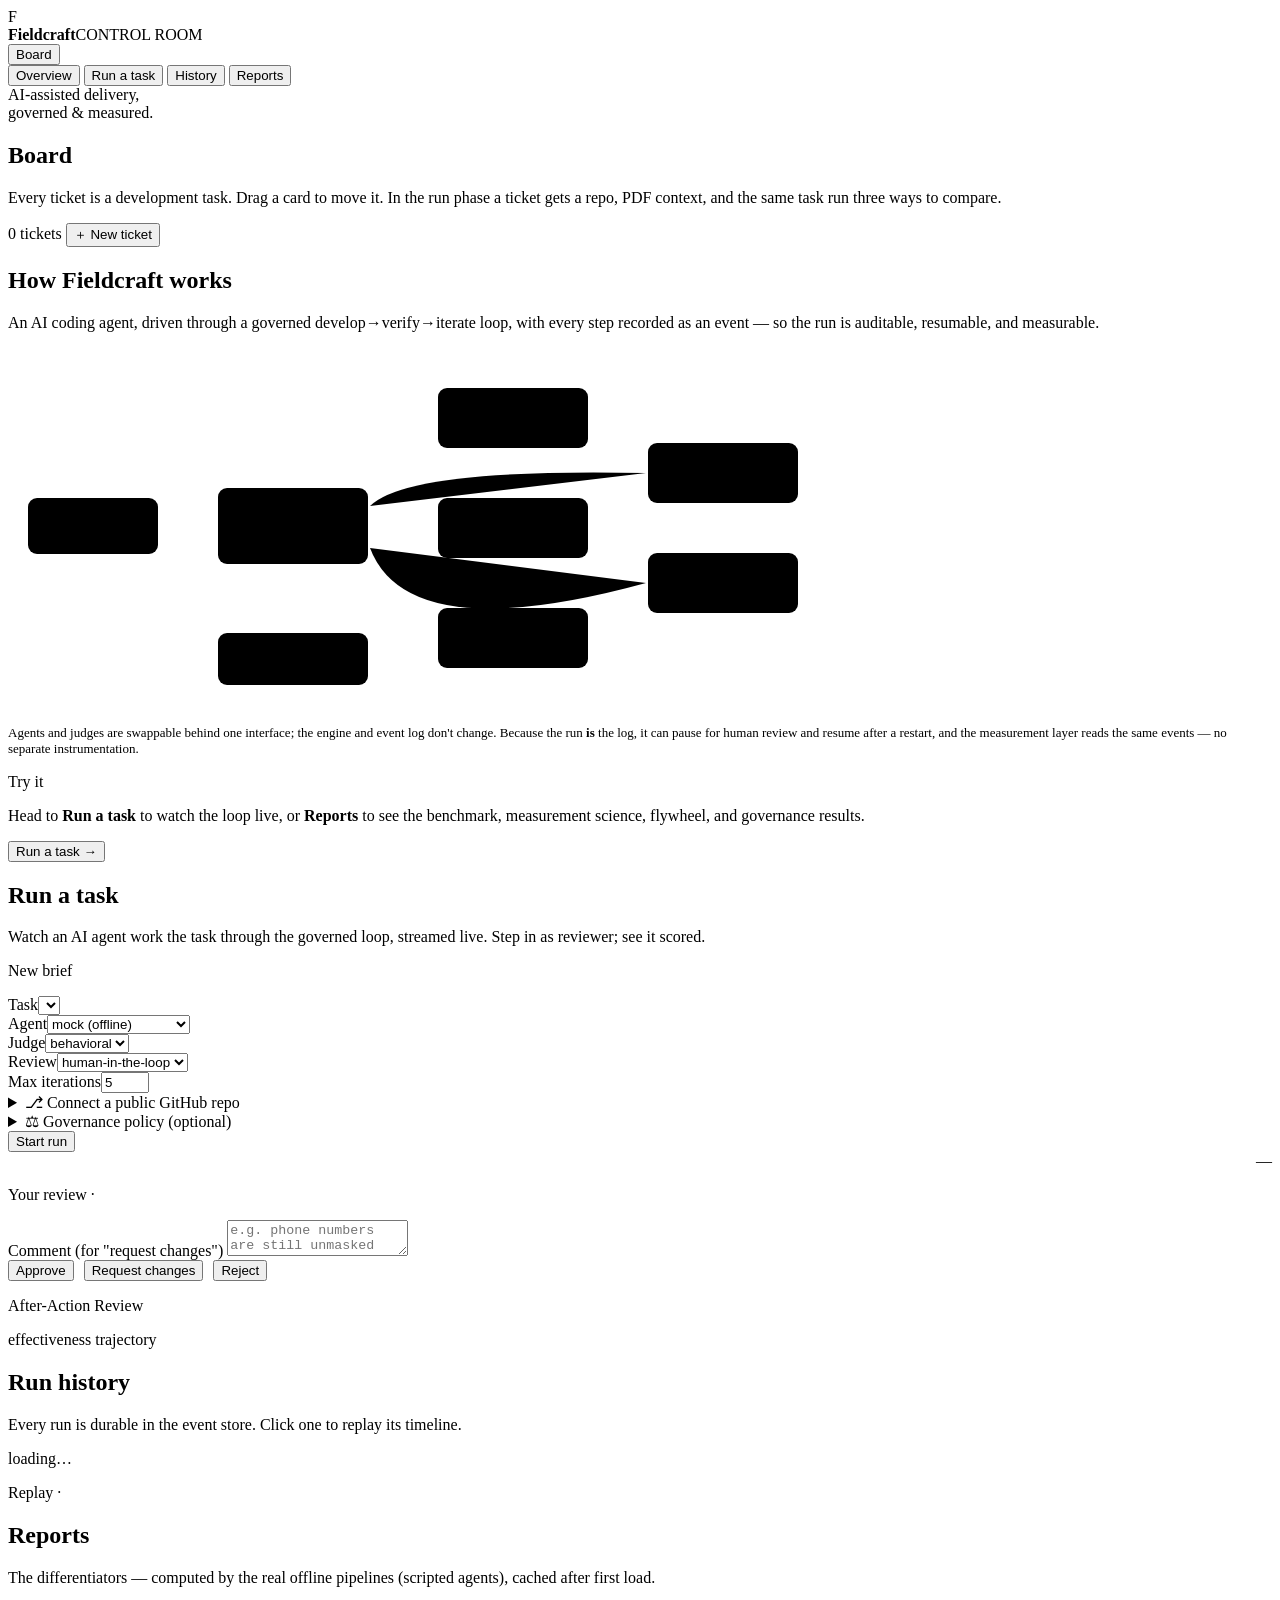
==== fieldcraft_web/static/index.html @ d7854b85 "A3: three-mode comparison — sequential runs, side-by-side eval, honest scripted framing" ====
<!doctype html>
<html lang="en"><head>
<meta charset="utf-8"><meta name="viewport" content="width=device-width,initial-scale=1">
<title>Fieldcraft</title>
<link rel="stylesheet" href="/static/app.css"></head>
<body>
<div class="app">
  <aside>
    <div class="brand"><div class="logo">F</div>
      <div><b>Fieldcraft</b><span class="tag">CONTROL ROOM</span></div></div>
    <div class="nav">
      <button id="n-board" class="on" onclick="nav('board')"><span class="dot"></span>Board</button>
      <div class="navsep"></div>
      <button id="n-overview" onclick="nav('overview')"><span class="dot"></span>Overview</button>
      <button id="n-run" onclick="nav('run')"><span class="dot"></span>Run a task</button>
      <button id="n-history" onclick="nav('history')"><span class="dot"></span>History</button>
      <button id="n-reports" onclick="nav('reports')"><span class="dot"></span>Reports</button>
    </div>
    <div class="side-foot">AI-assisted delivery,<br>governed &amp; measured.</div>
  </aside>
  <main id="main" class="wide">
    <!-- BOARD -->
    <section id="v-board">
      <div class="board-head">
        <div class="t">
          <h1>Board</h1>
          <p>Every ticket is a development task. Drag a card to move it. In the run phase a
             ticket gets a repo, PDF context, and the same task run three ways to compare.</p>
        </div>
        <div class="actions">
          <span class="pill" id="tkCount"><span class="dot"></span>0 tickets</span>
          <button class="act go" onclick="openTicketModal()">＋ New ticket</button>
        </div>
      </div>
      <div class="board-wrap" id="boardWrap"><div class="board" id="board"></div></div>
    </section>

    <!-- OVERVIEW -->
    <section id="v-overview" class="hide">
      <h1 class="head">How Fieldcraft works</h1>
      <p class="sub">An AI coding agent, driven through a governed develop→verify→iterate loop, with every step recorded as an event — so the run is auditable, resumable, and measurable.</p>
      <div class="card">
        <svg viewBox="0 0 900 360" width="100%" style="max-width:900px">
          <defs><marker id="ah" markerWidth="9" markerHeight="9" refX="7" refY="3" orient="auto"><path d="M0,0 L7,3 L0,6" fill="#93a1ac"/></marker></defs>
          <rect class="box" x="20" y="150" width="130" height="56" rx="9"/><text class="lbl" x="85" y="175" text-anchor="middle">Brief</text><text class="sub" x="85" y="192" text-anchor="middle">task + budget</text>
          <rect class="box core" x="210" y="140" width="150" height="76" rx="9"/><text class="lbl" x="285" y="170" text-anchor="middle">Engine</text><text class="sub" x="285" y="188" text-anchor="middle">event-sourced loop</text>
          <rect class="box" x="430" y="40" width="150" height="60" rx="9"/><text class="lbl" x="505" y="66" text-anchor="middle">Agent</text><text class="sub" x="505" y="83" text-anchor="middle">mock · guided · live</text>
          <rect class="box" x="430" y="150" width="150" height="60" rx="9"/><text class="lbl" x="505" y="176" text-anchor="middle">Verify + Judge</text><text class="sub" x="505" y="193" text-anchor="middle">tests + LLM-as-judge</text>
          <rect class="box" x="430" y="260" width="150" height="60" rx="9"/><text class="lbl" x="505" y="286" text-anchor="middle">Field Guide</text><text class="sub" x="505" y="303" text-anchor="middle">traps + flywheel</text>
          <rect class="box gov" x="640" y="95" width="150" height="60" rx="9"/><text class="lbl" x="715" y="121" text-anchor="middle">Policy</text><text class="sub" x="715" y="138" text-anchor="middle">revert · escalate</text>
          <rect class="box gov" x="640" y="205" width="150" height="60" rx="9"/><text class="lbl" x="715" y="231" text-anchor="middle">Human review</text><text class="sub" x="715" y="248" text-anchor="middle">approve · comment</text>
          <rect class="box" x="330" y="290" width="0" height="0"/>
          <path class="arr" d="M150,178 L208,178"/>
          <path class="arr" d="M360,165 L428,80"/><path class="arr" d="M360,178 L428,180"/><path class="arr" d="M360,192 L428,285"/>
          <path class="arr" d="M580,175 L638,135"/><path class="arr" d="M580,190 L638,230"/>
          <path class="arr" d="M638,125 Q400,120 362,158"/><path class="arr" d="M638,235 Q400,300 362,200"/>
          <rect class="box" x="210" y="285" width="150" height="52" rx="9" style="stroke-dasharray:4 3"/><text class="lbl" x="285" y="308" text-anchor="middle">Event store</text><text class="sub" x="285" y="324" text-anchor="middle">append-only log</text>
          <path class="arr" d="M285,216 L285,283"/>
        </svg>
        <p class="muted mt" style="font-size:13px">Agents and judges are swappable behind one interface; the engine and event log don't change. Because the run <b>is</b> the log, it can pause for human review and resume after a restart, and the measurement layer reads the same events — no separate instrumentation.</p>
      </div>
      <div class="card"><p class="fam">Try it</p><p class="muted" style="margin-top:0">Head to <b>Run a task</b> to watch the loop live, or <b>Reports</b> to see the benchmark, measurement science, flywheel, and governance results.</p>
        <button class="act go" onclick="nav('run')">Run a task →</button></div>
    </section>

    <!-- RUN -->
    <section id="v-run" class="hide">
      <h1 class="head">Run a task</h1>
      <p class="sub">Watch an AI agent work the task through the governed loop, streamed live. Step in as reviewer; see it scored.</p>
      <div class="card" id="createCard">
        <p class="fam">New brief</p>
        <div class="grid">
          <div><label>Task</label><select id="task"></select></div>
          <div><label>Agent</label><select id="adapter"><option value="mock">mock (offline)</option><option value="guided">guided (Field Guide)</option><option value="claude">claude (live)</option></select></div>
          <div><label>Judge</label><select id="grader"><option value="behavioral">behavioral</option><option value="tooluse">tool-use</option></select></div>
          <div><label>Review</label><select id="review"><option value="human">human-in-the-loop</option><option value="auto">auto</option></select></div>
          <div><label>Max iterations</label><input id="maxit" type="number" value="5" min="1" max="10"></div>
        </div>
        <details class="pol"><summary>⎇ Connect a public GitHub repo</summary>
          <label>Repository URL (public, https)</label>
          <div class="chkrow" style="align-items:center;flex-wrap:nowrap">
            <input id="repoUrl" placeholder="https://github.com/owner/repo">
            <button class="act ghost" id="connectBtn" style="white-space:nowrap" onclick="connectRepo()">Connect &amp; run</button>
          </div>
          <p class="muted" style="font-size:12px;margin:0 0 10px">Shallow-cloned read-only (size-capped, timed out) and run with the offline mock agent: the loop runs the repo’s own test suite and reports its baseline. Nothing is written back to GitHub. Dependencies are not installed, so a repo that needs them will honestly report 0 tests.</p>
          <p class="muted mono" id="connectMsg" style="font-size:12px;margin:0 0 10px"></p>
        </details>
        <details class="pol"><summary>⚖︎ Governance policy (optional)</summary>
          <label>Protected paths (comma-separated globs the agent may not edit)</label>
          <input id="polProtected" placeholder="tests/, *.env">
          <div class="chkrow mt">
            <span class="muted" style="font-size:12px">Forbid in added code:</span>
            <label class="chk"><input type="checkbox" id="fbSecret" checked> secrets</label>
            <label class="chk"><input type="checkbox" id="fbEval" checked> eval/exec</label>
            <label class="chk"><input type="checkbox" id="fbNet"> network calls</label>
          </div>
          <p class="muted" style="font-size:12px;margin:0 0 10px">Violations are reverted and logged; the run still tries to converge on the legit fix.</p>
        </details>
        <div class="mt"><button class="act go" id="startBtn" onclick="start()">Start run</button></div>
      </div>
      <div class="card hide" id="statusCard">
        <div style="display:flex;justify-content:space-between;align-items:center">
          <span class="mono" id="briefId"></span><span class="pill" id="statusPill"><span class="dot"></span>—</span>
        </div>
        <div class="tl mt" id="timeline"></div>
      </div>
      <div class="card hide" id="reviewCard" style="border:2px solid var(--amber)">
        <p class="fam">Your review · <span id="revTurn"></span></p>
        <div id="revBody"></div>
        <div class="mt"><label>Comment (for "request changes")</label>
          <textarea id="comment" rows="2" placeholder="e.g. phone numbers are still unmasked"></textarea></div>
        <div class="mt" style="display:flex;gap:10px;flex-wrap:wrap">
          <button class="act go" onclick="review('approve')">Approve</button>
          <button class="act warn" onclick="review('changes')">Request changes</button>
          <button class="act stop" onclick="review('reject')">Reject</button></div>
      </div>
      <div class="card hide" id="aarCard">
        <p class="fam">After-Action Review</p>
        <div class="metrics" id="aarMetrics"></div>
        <div class="mt"><div class="l muted">effectiveness trajectory</div><div class="traj" id="traj"></div></div>
      </div>
    </section>

    <!-- HISTORY -->
    <section id="v-history" class="hide">
      <h1 class="head">Run history</h1>
      <p class="sub">Every run is durable in the event store. Click one to replay its timeline.</p>
      <div class="card"><div id="histBody"><div class="spin"><span class="s"></span>loading…</div></div></div>
      <div class="card hide" id="histDetail"><p class="fam">Replay · <span class="mono" id="histBid"></span></p><div class="tl" id="histTl"></div></div>
    </section>

    <!-- REPORTS -->
    <section id="v-reports" class="hide">
      <h1 class="head">Reports</h1>
      <p class="sub">The differentiators — computed by the real offline pipelines (scripted agents), cached after first load.</p>
      <div class="card">
        <div style="display:flex;gap:8px;flex-wrap:wrap">
          <button class="act ghost" onclick="loadReport('benchmark')">Benchmark</button>
          <button class="act ghost" onclick="loadReport('measurement')">Measurement science</button>
          <button class="act ghost" onclick="loadReport('flywheel')">Field Guide flywheel</button>
          <button class="act ghost" onclick="loadReport('governance')">Governance</button>
        </div>
      </div>
      <div id="reportBody"></div>
    </section>
  </main>
</div>
<script>
const el=id=>document.getElementById(id);
const esc=s=>(s||'').replace(/&/g,'&amp;').replace(/</g,'&lt;').replace(/>/g,'&gt;');
let BID=null, es=null;

// ---------- access gate ----------
// Any 401 from any call puts up the code prompt; a good code sets the session
// cookie and reloads. Deliberately minimal — there is no login page, no account.
const _fetch=window.fetch.bind(window);
window.fetch=async(...a)=>{const r=await _fetch(...a); if(r.status===401) showGate(); return r;};
function showGate(msg){
  if(el('gate')){ if(msg) el('gateMsg').textContent=msg; return; }
  const d=document.createElement('div'); d.id='gate';
  d.style.cssText='position:fixed;inset:0;background:rgba(15,20,25,.75);display:flex;'+
    'align-items:center;justify-content:center;z-index:99';
  d.innerHTML='<div class="card" style="max-width:380px;width:90%">'+
    '<p class="fam">Access code</p>'+
    '<p class="muted" style="font-size:13px;margin-top:0">This deployment is invite-only. '+
    'Enter the code you were given.</p>'+
    '<input id="gateCode" type="password" placeholder="access code">'+
    '<p class="muted" id="gateMsg" style="font-size:12px;min-height:16px;margin:6px 0"></p>'+
    '<button class="act go" id="gateBtn">Enter</button></div>';
  document.body.appendChild(d);
  el('gateBtn').onclick=submitCode;
  el('gateCode').onkeydown=e=>{if(e.key==='Enter') submitCode();};
  el('gateCode').focus();
  if(msg) el('gateMsg').textContent=msg;
}
async function submitCode(){
  const code=el('gateCode').value;
  el('gateBtn').disabled=true; el('gateMsg').textContent='checking…';
  const r=await _fetch('/api/session',{method:'POST',headers:{'content-type':'application/json'},
                                       body:JSON.stringify({code})});
  if(r.ok){ location.reload(); return; }
  el('gateBtn').disabled=false; el('gateCode').value='';
  el('gateMsg').textContent=r.status===429?'too many attempts — wait a bit':'invalid code';
}

const VIEWS=['board','overview','run','history','reports'];
function nav(v){
  VIEWS.forEach(x=>{
    el('v-'+x).classList.toggle('hide', x!==v); el('n-'+x).classList.toggle('on', x===v);});
  el('main').classList.toggle('wide', v==='board');
  if(v==='history') loadHistory();
  if(v==='board') loadBoard();
}

// ---------- board ----------
const COLUMNS=[['backlog','Backlog'],['in_progress','In progress'],['review','Review'],['done','Done']];
let TICKETS=[];
async function loadBoard(){
  const r=await fetch('/api/tickets');
  if(!r.ok) return;                       // 401 already raised the gate
  TICKETS=(await r.json()).tickets;
  renderBoard();
}
function renderBoard(){
  el('tkCount').innerHTML=`<span class="dot"></span>${TICKETS.length} ticket${TICKETS.length===1?'':'s'}`;
  el('board').innerHTML=COLUMNS.map(([status,label])=>{
    const mine=TICKETS.filter(t=>t.status===status);
    // An empty column stays quiet; the drop target is revealed only mid-drag.
    const empty=mine.length?''
      :(status==='backlog'&&!TICKETS.length?'<div class="col-empty">No tickets yet — create one</div>':'');
    return `<div class="col" data-status="${status}">
        <div class="col-head"><span class="k"></span><span class="n">${label}</span>
          <span class="c">${mine.length}</span></div>
        <div class="col-body">${mine.map(ticketCard).join('')}${empty}
          <div class="col-drop"></div></div></div>`;
  }).join('');
  markClipped();
  wireDnd();
  boardFades();
}
// Fade the last line only where the text really is cut off.
function markClipped(){
  document.querySelectorAll('.tk .desc').forEach(d=>
    d.classList.toggle('clip', d.scrollHeight>d.clientHeight+1));
}
// Light the edge that actually has more board behind it.
function boardFades(){
  const b=el('board'), w=el('boardWrap'); if(!b||!w) return;
  const max=b.scrollWidth-b.clientWidth;
  w.classList.toggle('more-l', b.scrollLeft>2);
  w.classList.toggle('more-r', max>2 && b.scrollLeft<max-2);
}
el('board').addEventListener('scroll',boardFades,{passive:true});
addEventListener('resize',()=>{markClipped();boardFades();});
// Ids the board has already drawn, so a re-render doesn't replay every card's
// entrance animation — only genuinely new cards animate in.
const SEEN=new Set();
function ticketCard(t){
  // Title first. The id is metadata in the foot, and the run-phase placeholders
  // collapse to one quiet marker — the drawer is where they're spelled out.
  const enter=SEEN.has(t.id)?'':' enter'; SEEN.add(t.id);
  return `<article class="tk${enter}" draggable="true" data-id="${esc(t.id)}" onclick="openTicket('${esc(t.id)}')">
    <div class="ttl">${esc(t.title)}</div>
    ${t.description?`<div class="desc">${esc(t.description)}</div>`:''}
    <div class="foot">
      <span class="id">${esc(t.id)}</span>
      <span class="ph" title="Repo, PDF context and the three-mode comparison attach in the run phase">run phase</span>
    </div></article>`;
}
let DRAG=null;
function endDrag(){
  DRAG=null; document.body.classList.remove('dragging');
  document.querySelectorAll('.col').forEach(k=>k.classList.remove('over'));
}
function wireDnd(){
  document.querySelectorAll('.tk').forEach(c=>{
    c.addEventListener('dragstart',e=>{DRAG=c.dataset.id;c.classList.add('drag');
      document.body.classList.add('dragging');           // reveals the drop targets
      e.dataTransfer.effectAllowed='move';e.dataTransfer.setData('text/plain',DRAG);});
    c.addEventListener('dragend',()=>{c.classList.remove('drag');endDrag();});
  });
  document.querySelectorAll('.col').forEach(col=>{
    col.addEventListener('dragover',e=>{e.preventDefault();e.dataTransfer.dropEffect='move';
      col.classList.add('over');});
    col.addEventListener('dragleave',e=>{if(!col.contains(e.relatedTarget)) col.classList.remove('over');});
    col.addEventListener('drop',e=>{e.preventDefault();
      const id=DRAG||e.dataTransfer.getData('text/plain');
      endDrag();
      if(id) moveTicket(id, col.dataset.status);});
  });
}
// A short-lived message for writes that failed. Errors only — success is visible.
let TOAST=null;
function toast(msg,kind='bad'){
  if(TOAST){ TOAST.el.remove(); clearTimeout(TOAST.t); }
  const d=document.createElement('div'); d.className='toast '+kind;
  d.setAttribute('role','status'); d.setAttribute('aria-live','polite');
  d.innerHTML=`<span class="tdot"></span><span>${esc(msg)}</span>`;
  document.body.appendChild(d);
  const t=setTimeout(()=>{d.classList.add('out');
    setTimeout(()=>{d.remove(); if(TOAST&&TOAST.el===d) TOAST=null;},220);},3600);
  TOAST={el:d,t};
}
async function moveTicket(id,status){
  const t=TICKETS.find(x=>x.id===id);
  if(!t||t.status===status) return;
  const was=t.status; t.status=status; renderBoard();      // optimistic
  let r;
  try{
    r=await fetch(`/api/tickets/${id}`,{method:'PATCH',
      headers:{'content-type':'application/json'},body:JSON.stringify({status})});
  }catch(e){
    t.status=was; renderBoard(); toast('Network error — the card was put back'); return;
  }
  if(!r.ok){                                               // put it back, and say why
    t.status=was; renderBoard();
    toast(r.status===401?'Session expired — the card was put back'
                        :`Couldn’t move that ticket (${r.status}) — the card was put back`);
  } else { Object.assign(t, await r.json()); }
}

// ---------- new-ticket modal ----------
let NEW_STATUS='backlog';
function openTicketModal(){
  NEW_STATUS='backlog';
  const d=document.createElement('div'); d.className='scrim'; d.id='scrim';
  d.innerHTML=`<div class="modal" role="dialog" aria-modal="true" aria-label="New ticket">
    <h2>New ticket</h2>
    <p class="muted" style="margin:0;font-size:13px">A development task for the loop to work.</p>
    <div class="row"><label for="tkTitle">Title</label>
      <input id="tkTitle" maxlength="200" placeholder="e.g. Harden the connect-repo path"></div>
    <div class="row"><label for="tkDesc">Description</label>
      <textarea id="tkDesc" rows="5" maxlength="8000" placeholder="What needs to change, and how you'd know it worked."></textarea></div>
    <div class="row"><label>Column</label><div class="seg" id="tkSeg">${
      COLUMNS.map(([s,l])=>`<button data-s="${s}" class="${s==='backlog'?'on':''}">${l}</button>`).join('')}</div></div>
    <p class="muted" style="font-size:12px;margin:14px 0 0">Repo, PDF context and the three-mode
      comparison attach to a ticket in the run phase — the fields exist, nothing is wired yet.</p>
    <div class="btns"><button class="act ghost" onclick="closeScrim()">Cancel</button>
      <button class="act go" id="tkSave" onclick="saveTicket()">Create ticket</button></div></div>`;
  document.body.appendChild(d);
  d.addEventListener('click',e=>{if(e.target===d) closeScrim();});
  el('tkSeg').addEventListener('click',e=>{const b=e.target.closest('button'); if(!b)return;
    NEW_STATUS=b.dataset.s;
    el('tkSeg').querySelectorAll('button').forEach(x=>x.classList.toggle('on',x===b));});
  el('tkTitle').focus();
  el('tkTitle').addEventListener('keydown',e=>{if(e.key==='Enter') saveTicket();});
}
function closeScrim(){ const s=el('scrim'); if(s) s.remove(); }
async function saveTicket(){
  const title=el('tkTitle').value.trim();
  if(!title){ el('tkTitle').focus(); return; }
  el('tkSave').disabled=true;
  const r=await fetch('/api/tickets',{method:'POST',headers:{'content-type':'application/json'},
    body:JSON.stringify({title,description:el('tkDesc').value,status:NEW_STATUS})});
  if(!r.ok){ el('tkSave').disabled=false; return; }
  TICKETS.unshift(await r.json()); closeScrim(); renderBoard();
}

// ---------- ticket drawer ----------
let DRAWER_ID=null;
function openTicket(id){
  if(DRAG) return;                                   // ignore the click that ends a drag
  const t=TICKETS.find(x=>x.id===id); if(!t) return;
  closeDrawer();
  DRAWER_ID=id;
  const sc=document.createElement('div'); sc.className='dscrim'; sc.id='dscrim';
  sc.addEventListener('click',closeDrawer);           // same dismissal as the modal
  document.body.appendChild(sc);
  const d=document.createElement('div'); d.className='drawer'; d.id='drawer';
  d.innerHTML=`<div class="dh"><div>
      <span class="id mono" style="font-size:10px;color:var(--faint)">${esc(t.id)}</span>
      <h2>${esc(t.title)}</h2></div>
      <button class="iconbtn" onclick="closeDrawer()" aria-label="Close">✕</button></div>
    <div class="db">
      <div class="seg" id="dwSeg">${COLUMNS.map(([s,l])=>
        `<button data-s="${s}" class="${t.status===s?'on':''}">${l}</button>`).join('')}</div>
      <p class="fam mt">Task</p>
      <p class="body">${t.description?esc(t.description):'<span class="muted">No description.</span>'}</p>
      <dl class="kv"><dt>created</dt><dd>${new Date(t.created_at*1000).toLocaleString()}</dd>
        <dt>updated</dt><dd>${new Date(t.updated_at*1000).toLocaleString()}</dd></dl>

      <p class="fam" style="margin-top:24px">Context</p>
      <div class="ctx-block"><div class="h">◆ Connected repository</div>
        <div id="repoBody"><div class="spin"><span class="s"></span>loading…</div></div></div>
      <div class="ctx-block"><div class="h">▤ PDF context</div>
        <div id="pdfBody"><div class="spin"><span class="s"></span>loading…</div></div></div>

      <p class="fam" style="margin-top:24px">Delivery comparison</p>
      <div class="ctx-block"><div class="h">▶ Three-mode comparison</div>
        <div id="cmpBody"><div class="spin"><span class="s"></span>loading…</div></div></div>

      <p class="fam" style="margin-top:24px">Coming in the run phase</p>
      <div class="soon-block"><div class="h">✦ Obsidian brain<span class="tagx">not wired</span></div>
        <p>A linked knowledge base the loop reads from and writes learnings back into.</p></div>

      <div class="danger" id="dz">
        <p>Deleting a ticket is permanent — there is no undo.</p>
        <div class="row2" id="dzRow">
          <button class="act ghost" onclick="armDelete()">Delete ticket…</button>
        </div>
      </div>
    </div>`;
  document.body.appendChild(d);
  el('dwSeg').addEventListener('click',async e=>{const b=e.target.closest('button'); if(!b)return;
    await moveTicket(t.id,b.dataset.s);
    el('dwSeg').querySelectorAll('button').forEach(x=>x.classList.toggle('on',x===b));});
  loadRepo(t.id); loadPdfs(t.id); loadComparison(t.id);
}

// ---------- three-mode comparison (A3) ----------
// Three real engine runs over one BUNDLED scripted task. The agent is a mock and
// the human decisions are simulated; the effectiveness measurement is real. The
// honest finding is that the two UNSTEERED modes tie — the UI says so out loud
// rather than dressing up three different-looking numbers.
const CMP_SHORT={hitl_no_comments:['1','reviews only'],
                 hitl_comments:['2','reviews + comments'],
                 autonomous:['3','autonomous']};
let CMP_ES=null;
const SCRIPTED_NOTE=`<div class="cmp-scripted"><b>Scripted comparison.</b> Three real runs of a
  bundled task through the governed loop — effectiveness is measured by actually executing the
  task's tests each turn. The agent is an offline mock and the human decisions are
  <b>simulated</b> deterministically. With a scripted agent, good feedback is modelled as an
  <b>up-front brief</b> (the compiled Field Guide); with a live agent the comment lands between
  turns instead. It demonstrates the mechanism, not a live-agent benchmark.</div>`;

async function loadComparison(tid){
  if(!el('cmpBody')) return;
  const r=await fetch(`/api/tickets/${tid}/comparison`);
  if(!r.ok) return;
  const d=await r.json();
  if(!el('cmpBody')) return;
  if(d.comparison && d.comparison.status==='running'){ renderCmpRunning(tid,d.comparison); watchCmp(tid); }
  else if(d.comparison && d.comparison.status==='done') renderCmpResult(tid,d.comparison);
  else renderCmpIdle(tid,d.tasks||[]);
}
function renderCmpIdle(tid,tasks){
  const body=el('cmpBody'); if(!body) return;
  body.innerHTML=`<p class="hint">Run the same bundled task three ways and compare what
      human involvement actually changes.</p>
    <div class="ctx-row">
      <select id="cmpTask">${tasks.map(t=>`<option${t==='redact_pii'?' selected':''}>${esc(t)}</option>`).join('')}</select>
      <button class="act go" id="cmpBtn" style="white-space:nowrap">Run comparison</button></div>
    ${SCRIPTED_NOTE}`;
  el('cmpBtn').onclick=()=>startCmp(tid);
}
function cmpRow(m){
  const s=CMP_SHORT[m.mode]||['?',m.mode];
  const label={queued:'queued',running:'running…',done:'done',error:'failed'}[m.status]||m.status;
  return `<div class="cmp-mode ${m.status}${m.status==='running'?' on':''}">
      <span class="mi">${s[0]}</span>
      <span class="ml" title="${esc(m.blurb||'')}">${esc(m.label)}</span>
      <span class="ms">${label}</span></div>`;
}
function renderCmpRunning(tid,c){
  const body=el('cmpBody'); if(!body) return;
  body.innerHTML=`<p class="hint">Running the three modes in sequence on
      <span class="mono">${esc(c.task||'')}</span>…</p>
    <div class="cmp-run">${c.modes.map(cmpRow).join('')}</div>${SCRIPTED_NOTE}`;
}
function renderCmpResult(tid,c){
  const body=el('cmpBody'); if(!body) return;
  const modes=c.modes, d=c.deltas||{};
  const best=d.best_mode;
  const rows=[
    ['iterations', r=>r.iterations, 'low'],
    ['effectiveness', r=>r.effectiveness, 'flat'],
    ['cost', r=>'$'+Number(r.cost_usd).toFixed(2), 'low'],
    ['operator q', r=>r.operator_quality, 'high'],
  ];
  const grid='<div class="cmp-grid"><div class="rk"></div>'+
    modes.map(m=>{const s=CMP_SHORT[m.mode]||['?',m.mode];
      return `<div class="hd${m.mode===best?' best':''}" onclick="showCmpTimeline('${esc(tid)}','${esc(m.mode)}')"
        title="${esc(m.blurb||'')} — click for the run timeline">${s[0]} · ${esc(s[1])}
        <span class="sub">${m.mode===best?'fastest':'baseline'}</span></div>`;}).join('')+
    rows.map(([name,get,dir])=>`<div class="rk">${name}</div>`+
      modes.map(m=>{const v=get(m.result||{});
        const isBest=dir!=='flat'&&m.mode===best;
        return `<div class="v${isBest?' best':''}">${esc(''+v)}</div>`;}).join('')).join('')+
    '</div>';

  const eq=d.unsteered_modes_equivalent;
  const claim=`<div class="cmp-claim">
      <b>Steering is what helped.</b> The reviewer who knew the trap converged in
      ${d.steering_saved_iterations} fewer iteration${d.steering_saved_iterations===1?'':'s'}
      and $${Number(d.steering_saved_cost||0).toFixed(2)} less.
      <span class="eq">${eq
        ? 'Modes 1 and 3 came out <b>identical</b> — a reviewer who adds no information adds no value.'
        : 'Modes 1 and 3 differed, which this comparison does not expect — treat with suspicion.'}
      ${d.effectiveness_equal?'All three reached the same effectiveness: steering changed the cost of getting there, not the outcome.':''}</span></div>`;

  body.innerHTML=`<p class="hint">Same bundled task, three ways${c.task?` · <span class="mono">${esc(c.task)}</span>`:''}.
      Click a column for its run timeline.</p>
    ${grid}${claim}${SCRIPTED_NOTE}
    <div class="ctx-row" style="margin-top:11px">
      <button class="act ghost" id="cmpAgain">Run again</button></div>
    <div id="cmpTl"></div>`;
  el('cmpAgain').onclick=()=>startCmp(tid);
  CMP_LAST[tid]=c;
}
const CMP_LAST={};
async function startCmp(tid){
  const btn=el('cmpBtn')||el('cmpAgain'); if(btn){btn.disabled=true;btn.textContent='Starting…';}
  const task=el('cmpTask')?el('cmpTask').value:'redact_pii';
  const r=await fetch(`/api/tickets/${tid}/comparison`,{method:'POST',
    headers:{'content-type':'application/json'},body:JSON.stringify({task})});
  if(!r.ok){ const d=await r.json().catch(()=>({}));
    if(btn){btn.disabled=false;btn.textContent='Run comparison';}
    ctxErr('cmpBody', d.detail||'could not start the comparison'); return; }
  renderCmpRunning(tid, await r.json());
  watchCmp(tid);
}
function watchCmp(tid){
  if(CMP_ES) CMP_ES.close();
  CMP_ES=new EventSource(`/api/tickets/${tid}/comparison/stream`);
  CMP_ES.addEventListener('state', ev=>{
    const c=JSON.parse(ev.data);
    if(!el('cmpBody')) { CMP_ES.close(); return; }
    if(c.status==='running') renderCmpRunning(tid,c);
    else if(c.status==='done'){ CMP_ES.close(); renderCmpResult(tid,c); }
    else if(c.status==='error'){ CMP_ES.close();
      renderCmpIdle(tid,['redact_pii']); ctxErr('cmpBody', c.error||'the comparison failed'); }
  });
  CMP_ES.onerror=()=>{ CMP_ES.close(); };
}
async function showCmpTimeline(tid,mode){
  const c=CMP_LAST[tid]; if(!c) return;
  const m=c.modes.find(x=>x.mode===mode); if(!m||!m.result) return;
  const host=el('cmpTl'); if(!host) return;
  if(host.dataset.mode===mode){ host.innerHTML=''; host.dataset.mode=''; return; }  // toggle
  host.dataset.mode=mode;
  host.innerHTML=`<div class="cmp-tl"><div class="th"><b style="font-size:12.5px">${esc(m.label)}</b>
      <span class="mono">${esc(m.result.brief_id)}</span></div>
      <div class="tl" id="cmpTlBody"><div class="spin"><span class="s"></span>loading…</div></div></div>`;
  const r=await fetch(`/api/briefs/${m.result.brief_id}/events`);
  if(!r.ok || !el('cmpTlBody')) return;
  renderTimeline('cmpTlBody',(await r.json()).events);
}

// ---------- ticket context: connected repo (A2) ----------
// Attaches only. Nothing here runs an agent against the repo — that is A3.
const errLine=m=>`<p class="ctx-err">✗ ${esc(m)}</p>`;
function ctxErr(id,msg){const b=el(id); if(!b) return;
  b.querySelectorAll('.ctx-err').forEach(x=>x.remove());
  b.insertAdjacentHTML('beforeend', errLine(msg));}

async function loadRepo(tid){
  if(!el('repoBody')) return;
  const r=await fetch(`/api/tickets/${tid}/repo`);
  if(!r.ok) return;
  if(el('repoBody')) renderRepo(tid,(await r.json()).repo);
}
function renderRepo(tid,repo){
  const body=el('repoBody'); if(!body) return;
  if(!repo){
    body.innerHTML=`<p class="hint">Point this ticket at a <b>public</b> GitHub repo.
        Shallow-cloned read-only, size-capped and timed out — nothing is written back.</p>
      <div class="ctx-row">
        <input id="repoIn" placeholder="https://github.com/owner/repo" autocomplete="off">
        <button class="act go" id="repoBtn" style="white-space:nowrap">Connect</button></div>`;
    el('repoBtn').onclick=()=>connectRepoToTicket(tid);
    el('repoIn').onkeydown=e=>{if(e.key==='Enter') connectRepoToTicket(tid);};
    return;
  }
  const tests=repo.has_tests?'<b>yes</b>':'<span class="no">none found</span>';
  body.innerHTML=`<div class="repo">
      <div class="rn">${esc(repo.owner)}/${esc(repo.name)}</div>
      <div class="rf">@ ${esc(repo.default_branch)} · ${repo.file_count} files ·
        ${repo.size_mb} MB · tests: ${tests}</div></div>
    <p class="ctx-note">${esc((repo.test_command||[]).join(' '))}</p>
    <div class="ctx-row" style="margin-top:10px">
      <button class="act ghost" id="repoOff">Disconnect</button></div>`;
  el('repoOff').onclick=()=>disconnectRepoFromTicket(tid);
}
async function connectRepoToTicket(tid){
  const url=(el('repoIn').value||'').trim();
  if(!url){ ctxErr('repoBody','enter a public https://github.com/<owner>/<repo> URL'); return; }
  const btn=el('repoBtn'); btn.disabled=true; btn.textContent='Cloning…';
  el('repoBody').querySelectorAll('.ctx-err').forEach(x=>x.remove());
  let r,d;
  try{
    r=await fetch(`/api/tickets/${tid}/repo`,{method:'POST',
      headers:{'content-type':'application/json'},body:JSON.stringify({url})});
    d=await r.json();
  }catch(e){ btn.disabled=false; btn.textContent='Connect'; ctxErr('repoBody',''+e); return; }
  if(!r.ok){ btn.disabled=false; btn.textContent='Connect';
    ctxErr('repoBody', d.detail||'connect failed'); return; }
  renderRepo(tid,d.repo);
  const t=TICKETS.find(x=>x.id===tid);
  if(t){ t.repo_url=d.repo.url; t.repo_task_handle=d.repo.handle; }
}
async function disconnectRepoFromTicket(tid){
  const b=el('repoOff'); b.disabled=true;
  const r=await fetch(`/api/tickets/${tid}/repo`,{method:'DELETE'});
  if(!r.ok){ b.disabled=false; ctxErr('repoBody','could not disconnect'); return; }
  renderRepo(tid,null);
  const t=TICKETS.find(x=>x.id===tid);
  if(t){ t.repo_url=null; t.repo_task_handle=null; }
}

// ---------- ticket context: PDFs (A2) ----------
// SECURITY: the server extracts and stores this text but nothing reads it into a
// prompt yet. It is untrusted content (HARDENING P0-5) — see pdf_context.py.
async function loadPdfs(tid){
  const r=await fetch(`/api/tickets/${tid}/pdfs`);
  if(!r.ok) return;
  if(el('pdfBody')) renderPdfs(tid,(await r.json()).pdfs);
}
function renderPdfs(tid,docs){
  const body=el('pdfBody'); if(!body) return;
  const rows=(docs||[]).map(p=>`<div class="doc">
      <span class="dn" title="${esc(p.filename)}">${esc(p.filename)}</span>
      <span class="dm">${p.pages} page${p.pages===1?'':'s'} · ${p.chars.toLocaleString()} chars</span>
      <button class="iconbtn" title="Remove" onclick="removePdf('${esc(tid)}','${esc(p.id)}')">✕</button>
    </div>`).join('');
  body.innerHTML=`<p class="hint">Specs and design docs the run phase will read as context.
      Text is extracted on upload; PDFs only.</p>
    <label class="drop" id="pdfDrop">＋ Choose PDFs or drop them here
      <input type="file" id="pdfIn" accept="application/pdf,.pdf" multiple></label>
    ${rows?`<div class="docs">${rows}</div>`:''}`;
  const drop=el('pdfDrop'), input=el('pdfIn');
  input.onchange=()=>{ if(input.files.length) sendPdfs(tid,input.files); };
  ['dragenter','dragover'].forEach(ev=>drop.addEventListener(ev,e=>{
    e.preventDefault(); drop.classList.add('over');}));
  ['dragleave','drop'].forEach(ev=>drop.addEventListener(ev,e=>{
    e.preventDefault(); drop.classList.remove('over');}));
  drop.addEventListener('drop',e=>{
    if(e.dataTransfer.files.length) sendPdfs(tid,e.dataTransfer.files);});
}
async function sendPdfs(tid,fileList){
  const drop=el('pdfDrop'); const was=drop.firstChild.nodeValue;
  drop.classList.add('busy'); drop.firstChild.nodeValue='Uploading…';
  el('pdfBody').querySelectorAll('.ctx-err').forEach(x=>x.remove());
  const fd=new FormData();
  [...fileList].forEach(f=>fd.append('files',f,f.name));
  let r,d;
  try{ r=await fetch(`/api/tickets/${tid}/pdfs`,{method:'POST',body:fd}); d=await r.json(); }
  catch(e){ drop.classList.remove('busy'); drop.firstChild.nodeValue=was;
    ctxErr('pdfBody',''+e); return; }
  if(!r.ok){ drop.classList.remove('busy'); drop.firstChild.nodeValue=was;
    ctxErr('pdfBody', d.detail||'upload failed'); return; }
  renderPdfs(tid,d.pdfs);
  syncPdfIds(tid,d.pdfs);
}
async function removePdf(tid,pid){
  const r=await fetch(`/api/tickets/${tid}/pdfs/${pid}`,{method:'DELETE'});
  if(!r.ok){ ctxErr('pdfBody','could not remove that document'); return; }
  const d=await r.json();
  renderPdfs(tid,d.pdfs);
  syncPdfIds(tid,d.pdfs);
}
function syncPdfIds(tid,docs){
  const t=TICKETS.find(x=>x.id===tid);
  if(t) t.pdf_context_ids=(docs||[]).map(p=>p.id);
}
function closeDrawer(){ const d=el('drawer'); if(d) d.remove();
  const s=el('dscrim'); if(s) s.remove(); DRAWER_ID=null;
  if(CMP_ES){ CMP_ES.close(); CMP_ES=null; }   // don't leave a stream open
}
// Step one of the delete: swap in the confirm, don't destroy anything yet.
function armDelete(){
  const dz=el('dz'), id=DRAWER_ID; if(!dz||!id) return;
  dz.classList.add('armed');
  el('dzRow').innerHTML=`<button class="act stop" onclick="deleteTicket('${esc(id)}')">Yes, delete it</button>`+
    `<button class="act ghost" onclick="disarmDelete()">Cancel</button>`;
}
function disarmDelete(){
  const dz=el('dz'); if(!dz) return;
  dz.classList.remove('armed');
  el('dzRow').innerHTML=`<button class="act ghost" onclick="armDelete()">Delete ticket…</button>`;
}
async function deleteTicket(id){
  const r=await fetch(`/api/tickets/${id}`,{method:'DELETE'});
  if(!r.ok){ toast(`Couldn’t delete that ticket (${r.status})`); return; }
  TICKETS=TICKETS.filter(t=>t.id!==id); closeDrawer(); renderBoard();
}
document.addEventListener('keydown',e=>{if(e.key==='Escape'){closeScrim();closeDrawer();}});

// ---------- diff viewer ----------
function splitDiff(diff){
  const files={}; let cur='(diff)';
  (diff||'').split('\n').forEach(l=>{
    const m=l.match(/^\+\+\+ b\/(.+)$/); if(m){cur=m[1];files[cur]=files[cur]||[];return;}
    if(l.match(/^--- a\//))return;
    (files[cur]=files[cur]||[]).push(l);
  });
  return files;
}
function diffLines(lines){return lines.map(l=>{
  let c='cx'; if(l.startsWith('+'))c='add'; else if(l.startsWith('-'))c='del'; else if(l.startsWith('@@'))c='hd';
  return `<span class="${c}">${esc(l||' ')}</span>`;}).join('');}
function diffViewer(diff){
  const files=splitDiff(diff); const names=Object.keys(files).filter(n=>files[n].join('').trim());
  if(!names.length) return '';
  const tabs=names.map((n,i)=>`<button class="${i===0?'on':''}" onclick="pickTab(this,'${esc(n)}')">${esc(n)}</button>`).join('');
  const panes=names.map((n,i)=>`<pre class="diff dv" data-f="${esc(n)}" style="${i?'display:none':''}">${diffLines(files[n])}</pre>`).join('');
  return `<div class="diffwrap"><div class="tabs">${tabs}</div>${panes}</div>`;
}
function pickTab(btn,name){
  const wrap=btn.closest('.diffwrap');
  wrap.querySelectorAll('.tabs button').forEach(b=>b.classList.toggle('on',b===btn));
  wrap.querySelectorAll('.dv').forEach(p=>p.style.display=(p.dataset.f===name?'':'none'));
}

// ---------- timeline ----------
const EVMETA={
  created:['grey','Brief created',''], ready:['grey','Ready',''],
  turn_start:['blue','Agent working','$0'], turn_done:['teal','Agent turn',''],
  verdict:['teal','Verified',''], policy:['red','Policy check',''],
  changes_requested:['amber','Changes requested',''], human_comment:['grey','You commented',''],
  approved:['teal','Approved',''], policy_stop:['red','Policy stop',''], needs_human:['red','Needs human',''],
  error:['red','Run failed','']
};
function evNode(e){
  const meta=EVMETA[e.type]; if(!meta) return '';
  let d='';
  const p=e.payload||{};
  if(e.type==='turn_done') d=`${esc(p.note||'')} · $${p.cost_usd}`;
  else if(e.type==='verdict'){d=`score ${p.score} · tests ${p.tests}`+(p.criteria_total>0?` · criteria ${p.criteria_met}/${p.criteria_total}`:'');
    if(p.failing_tests&&p.failing_tests.length) d+=` · failing: ${esc(p.failing_tests.slice(0,3).join(', '))}`;}
  else if(e.type==='policy'){d=p.reverted&&p.reverted.length?`reverted ${esc(p.reverted.join(', '))}`:esc(p.decision||'clean');}
  else if(e.type==='changes_requested') d=`${(p.directives||[]).length} directive(s) → next turn`;
  else if(e.type==='human_comment') d=`"${esc(p.comment||'')}"`;
  else if(e.type==='approved') d=`by ${esc(p.by||'')}`;
  else if(e.type==='error') d=esc(p.message||'the run failed');
  const it=e.turn>0?`<span class="muted mono" style="font-size:11px"> · iter ${e.turn}</span>`:'';
  return `<div class="ev tl-${meta[0]}"><div class="node"></div><div class="t">${meta[1]}${it}</div>${d?`<div class="d">${d}</div>`:''}</div>`;
}
function renderTimeline(target, events){
  el(target).innerHTML=events.map(evNode).join('');
}

// ---------- run (SSE) ----------
async function loadTasks(){
  const r=await fetch('/api/tasks');
  if(!r.ok) return;                     // 401 already raised the gate
  const t=(await r.json()).tasks;
  el('task').innerHTML=t.map(x=>`<option value="${esc(x.name)}">${esc(x.name)}</option>`).join('');
}
function buildPolicy(){
  const prot=el('polProtected').value.split(',').map(s=>s.trim()).filter(Boolean);
  const forbid={};
  if(el('fbSecret').checked){forbid.hardcoded_secret="(?i)(api[_-]?key|secret|password|token)\\s*=\\s*['\"][A-Za-z0-9/+_-]{12,}";forbid.aws_key="AKIA[0-9A-Z]{16}";}
  if(el('fbEval').checked) forbid.dynamic_exec="\\b(eval|exec)\\s*\\(";
  if(el('fbNet').checked) forbid.network_call="\\b(requests\\.(get|post)|urllib\\.request\\.urlopen|socket\\.socket)\\b";
  if(!prot.length && !Object.keys(forbid).length) return null;
  return {protected_paths:prot, editable_paths:["**"], forbidden_patterns:forbid};
}
async function connectRepo(){
  const url=el('repoUrl').value.trim();
  const msg=el('connectMsg'), btn=el('connectBtn');
  if(!url){ msg.textContent='enter a public https://github.com/<owner>/<repo> URL'; return; }
  btn.disabled=true; msg.textContent='cloning…';
  let d;
  try{
    const r=await fetch('/api/repos/connect',{method:'POST',headers:{'content-type':'application/json'},
                                              body:JSON.stringify({url})});
    d=await r.json();
    if(!r.ok){ msg.textContent='✗ '+(d.detail||'connect failed'); btn.disabled=false; return; }
  }catch(e){ msg.textContent='✗ '+e; btn.disabled=false; return; }
  await loadTasks();
  el('task').value=d.task; el('adapter').value='mock'; el('grader').value='behavioral';
  msg.textContent=`✓ ${d.repo.name} @ ${d.repo.default_branch} · ${d.repo.file_count} files · `+
                  `${d.repo.size_mb} MB · tests: ${d.test_command.join(' ')}`+
                  (d.tests_detected?'':' · ⚠ no test suite found — the verdict will report 0 tests');
  btn.disabled=false;
  start();                                  // same brief + SSE timeline as bundled tasks
}
let EVENTS=[];
async function start(){
  el('startBtn').disabled=true;
  const body={task:el('task').value,adapter:el('adapter').value,grader:el('grader').value,
              review:el('review').value,max_iterations:+el('maxit').value};
  const pol=buildPolicy(); if(pol) body.policy=pol;
  const d=await (await fetch('/api/briefs',{method:'POST',headers:{'content-type':'application/json'},body:JSON.stringify(body)})).json();
  BID=d.brief_id; EVENTS=[];
  el('createCard').classList.add('hide'); el('statusCard').classList.remove('hide');
  el('aarCard').classList.add('hide'); el('reviewCard').classList.add('hide');
  el('briefId').textContent=BID; el('timeline').innerHTML=''; setPill('running');
  openStream();
}
function openStream(){
  if(es) es.close();
  es=new EventSource(`/api/briefs/${BID}/stream`);
  es.addEventListener('event', ev=>{
    const e=JSON.parse(ev.data); EVENTS.push(e); renderTimeline('timeline', EVENTS);
    if(e.type==='verdict' && (e.payload.diff||e.payload.last_diff)){}
  });
  es.addEventListener('state', ev=>{
    const s=JSON.parse(ev.data); es.close();
    if(s.status==='awaiting_review'){ setPill('awaiting'); showReview(s.pending); }
    else { setPill(s.status); if(s.aar) renderAAR(s.aar); }
  });
  es.onerror=()=>{ es.close(); };
}
function setPill(s){
  const p=el('statusPill'); const m={running:['run','running'],awaiting:['rev','awaiting review'],
    done:['done','done'],needs_human:['stop','needs human'],error:['stop','error'],timeout:['stop','timed out']};
  const v=m[s]||['','—']; p.className='pill '+v[0]; p.innerHTML=`<span class="dot"></span>${v[1]}`;
}
function verdictBlock(p){
  let h=`<div class="muted mono" style="margin:8px 0 6px">score ${p.score} · tests ${p.tests}`+
    (p.criteria_total>0?` · criteria ${p.criteria_met}/${p.criteria_total}`:'')+`</div>`;
  (p.criteria||[]).forEach(c=>{const ok=c.verdict==='met';
    h+=`<div class="crit"><span class="mark ${ok?'pass':'fail'}">${c.id} ${ok?'PASS':'FAIL'}</span><span class="ev2">${esc(c.evidence||'')}</span></div>`;});
  if((!p.criteria||!p.criteria.length)&&p.failing_tests&&p.failing_tests.length)
    h+=`<div class="crit"><span class="mark fail">FAILING</span><span class="ev2">${esc(p.failing_tests.slice(0,5).join(', '))}</span></div>`;
  return h;
}
function showReview(p){
  if(!p){el('reviewCard').classList.add('hide');return;}
  el('revTurn').textContent='iteration '+p.turn;
  el('revBody').innerHTML=diffViewer(p.diff)+verdictBlock(p);
  el('reviewCard').classList.remove('hide');
}
function renderAAR(a){
  if(!a||a.error)return;
  const m=[['final_state',a.final_state],['approved by',a.approved_by||'—'],['iterations',a.iterations],
    ['cost','$'+a.total_cost_usd],['converged @',a.turns_to_converge==null?'—':a.turns_to_converge],['rework',a.rework_turns]];
  el('aarMetrics').innerHTML=m.map(x=>`<div class="metric"><div class="n">${x[1]}</div><div class="l">${x[0]}</div></div>`).join('');
  el('traj').innerHTML=(a.effectiveness_trajectory||[]).map(s=>{const h=Math.max(6,Math.round(s*50));
    return `<div style="flex:1;text-align:center"><div style="background:var(--teal);height:${h}px;border-radius:3px"></div><div class="mono" style="font-size:10px;color:var(--mut);margin-top:3px">${s}</div></div>`;}).join('');
  el('aarCard').classList.remove('hide');
}
async function review(kind){
  await fetch(`/api/briefs/${BID}/review`,{method:'POST',headers:{'content-type':'application/json'},
    body:JSON.stringify({kind,comment:el('comment').value})});
  el('comment').value=''; el('reviewCard').classList.add('hide'); setPill('running'); openStream();
}

// ---------- history ----------
async function loadHistory(){
  const b=(await (await fetch('/api/briefs')).json()).briefs;
  if(!b.length){el('histBody').innerHTML='<p class="muted">No runs yet — start one from “Run a task”.</p>';return;}
  el('histBody').innerHTML=`<table><tr><th>brief</th><th>task</th><th>agent</th><th>status</th><th>iters</th><th>cost</th><th>policy</th></tr>`+
    b.map(r=>`<tr class="click" onclick="openBrief('${r.brief_id}')"><td>${r.brief_id}</td><td>${esc(r.task)}</td><td>${esc(r.adapter)}</td>
      <td><span class="pill ${({done:'done',needs_human:'stop',error:'stop',awaiting_review:'rev',running:'run'})[r.status]||''}">${esc(r.status)}</span></td>
      <td>${r.iteration}</td><td>$${r.cost}</td><td>${r.policy?'✓':'—'}</td></tr>`).join('')+`</table>`;
}
async function openBrief(bid){
  el('histDetail').classList.remove('hide'); el('histBid').textContent=bid;
  const ev=(await (await fetch(`/api/briefs/${bid}/events`)).json()).events;
  renderTimeline('histTl', ev); el('histDetail').scrollIntoView({behavior:'smooth'});
}

// ---------- reports ----------
function card(i){return `<div class="card">${i}</div>`;}
function metricRow(p){return `<div class="metrics">`+p.map(x=>`<div class="metric"><div class="n">${esc(''+x[1])}</div><div class="l">${esc(x[0])}</div></div>`).join('')+`</div>`;}
async function loadReport(kind){
  el('reportBody').innerHTML=`<div class="card"><div class="spin"><span class="s"></span>Computing ${kind}… (first load runs the real pipeline)</div></div>`;
  for(let i=0;i<200;i++){
    const r=await (await fetch(`/api/reports/${kind}`)).json();
    if(r.status==='ready'){RENDER[kind](r.data);return;}
    if(r.status==='error'){el('reportBody').innerHTML=card(`<span class="muted">error: ${esc(r.error)}</span>`);return;}
    await new Promise(z=>setTimeout(z,1200));
  }
}
const RENDER={
  benchmark(d){const a=d.agg,rows=d.rows,maxi=Math.max(...rows.map(r=>Math.max(r.blind_iters,r.guided_iters)));
    const bars=rows.map(r=>{const bh=Math.round(r.blind_iters/maxi*100),gh=Math.round(r.guided_iters/maxi*100);
      return `<div style="flex:1;text-align:center"><div style="display:flex;gap:3px;align-items:flex-end;justify-content:center;height:110px">
        <div style="width:20px;background:var(--amber);height:${bh}px;border-radius:3px"></div>
        <div style="width:20px;background:var(--teal);height:${gh}px;border-radius:3px"></div></div>
        <div class="mono" style="font-size:11px;color:var(--mut);margin-top:4px">${esc(r.task)}</div></div>`;}).join('');
    el('reportBody').innerHTML=card(`<p class="fam">Benchmark · blind vs Field-Guide-guided</p>`+
      metricRow([['tasks',a.tasks],['avg iterations',`${a.avg_blind_iters} → ${a.avg_guided_iters}`],['convergence speedup',a.iters_speedup+'×'],['tasks improved',`${a.tasks_improved}/${a.tasks}`]])+
      `<div class="mt" style="display:flex;gap:10px">${bars}</div><p class="mono muted" style="margin-top:8px;font-size:11px">■ blind &nbsp;<span style="color:var(--teal)">■</span> guided</p>`)+
      card(`<p class="fam">Per task</p><table><tr><th>task</th><th>blind iters</th><th>guided iters</th><th>blind $</th><th>guided $</th></tr>`+
        rows.map(r=>`<tr><td>${esc(r.task)}</td><td>${r.blind_iters}</td><td>${r.guided_iters}</td><td>$${r.blind_cost}</td><td>$${r.guided_cost}</td></tr>`).join('')+`</table>`);},
  measurement(d){const e=d.effect;const sig=e.significant_05?'significant':`NOT significant at N=${e.n} (need N≥${e.min_n_for_sig})`;
    el('reportBody').innerHTML=card(`<p class="fam">Field Guide effect · efficiency captured</p>`+
      metricRow([['mean effect','+'+e.mean],['95% CI',`[${e.ci95[0]}, ${e.ci95[1]}]`],['consistency',`${e.n_positive}/${e.n}`],['sign-test p',e.sign_test_p]])+
      `<div class="flag"><b>Honest read.</b> Consistent (${e.n_positive}/${e.n}) and sizable (+${e.mean}), but ${esc(sig)}. The framework reports this rather than overclaiming.</div>`)+
      card(`<p class="fam">Per-task scorecards</p><table><tr><th>task</th><th>condition</th><th>effectiveness</th><th>valid</th><th>eff captured</th><th>operator q</th></tr>`+
        d.scorecards.map(c=>`<tr><td>${esc(c.task)}</td><td>${esc(c.condition)}</td><td>${c.effectiveness}</td><td>${c.valid?'✓':'✗'}</td><td>${c.efficiency_captured}</td><td>${c.operator_quality}</td></tr>`).join('')+`</table>`);},
  flywheel(d){el('reportBody').innerHTML=card(`<p class="fam">Field Guide flywheel · learns from a run</p>`+
    metricRow([['run 1 (blind)',d.run1_iterations+' iters'],['run 2 (learned)',d.run2_iterations+' iters'],['speedup',(d.run1_iterations-d.run2_iterations)+' iter faster']])+
    `<div class="mt"><div class="l muted">proposed &amp; approved trap</div>`+
    d.proposals.map(p=>`<div class="crit"><span class="mark info">LEARNED</span><span class="ev2">${esc(p)}</span></div>`).join('')+
    `</div><div class="flag">A blind run hit the trap, proposed it back into the guide, and the next run converged faster — self-improvement.</div>`);},
  governance(d){const g=d.governance;el('reportBody').innerHTML=card(`<p class="fam">Governance · policy enforcement</p>`+
    metricRow([['run',d.final_state],['files reverted',g.files_reverted.length],['violations',g.violations.length]])+
    `<div class="mt">`+g.violations.map(v=>`<div class="crit"><span class="mark fail">${esc(v.kind)}</span><span class="ev2">${esc(v.ref)} — ${esc(v.reason)}</span></div>`).join('')+`</div>`+
    `<div class="flag">An agent tried to commit a hardcoded secret; policy reverted it and the run still converged on the legit fix.</div>`)+
    card(`<p class="fam">Scoped credentials · least privilege</p><p class="mono muted" style="font-size:12px">grant scope: ${esc(d.grant_scope.join(', '))}</p>`+
    d.credential_checks.map(c=>`<div class="crit"><span class="mark ${c.allowed?'pass':'fail'}">${c.allowed?'ALLOW':'DENY'}</span><span class="ev2">${esc(c.cap)}</span></div>`).join('')+
    `<p class="muted" style="font-size:12px;margin-top:8px">audit entries: ${d.audit_entries}</p>`);}
};
loadBoard();      // Board is the front door
loadTasks();
</script>
</body></html>
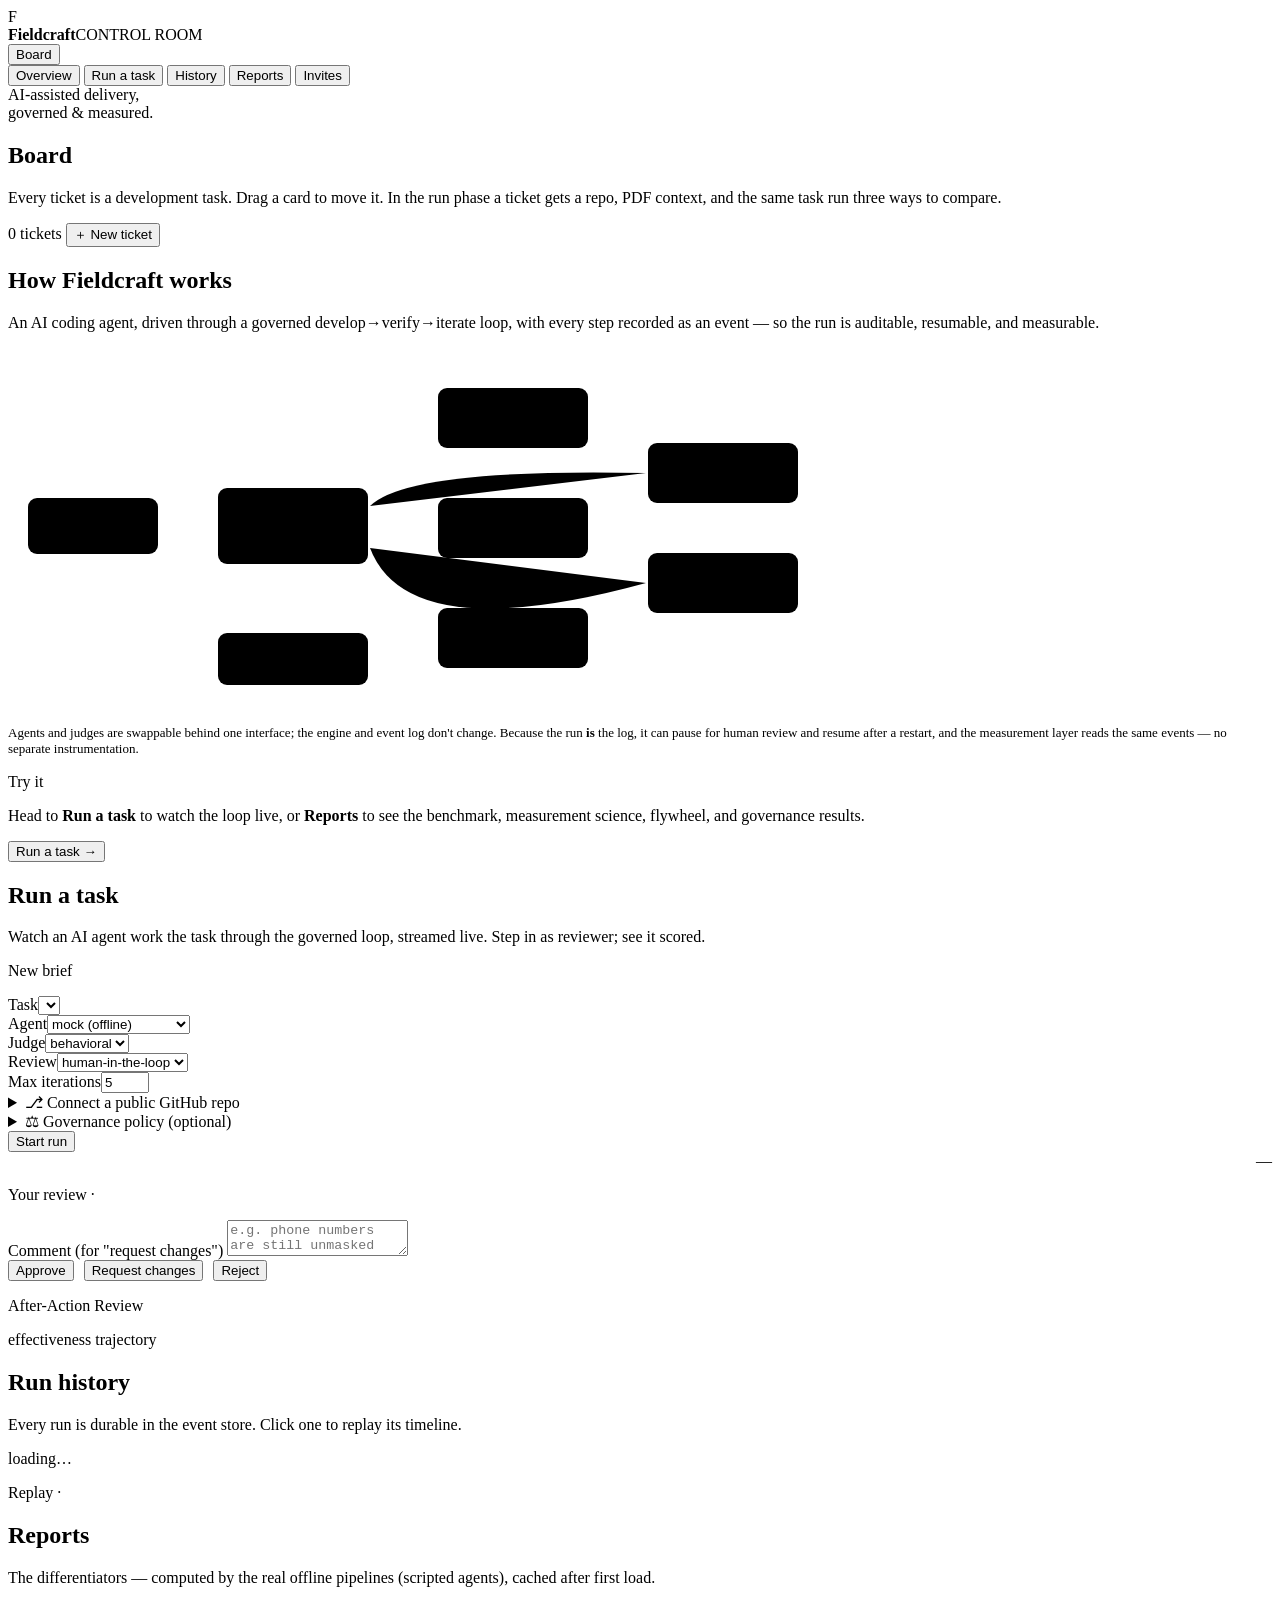
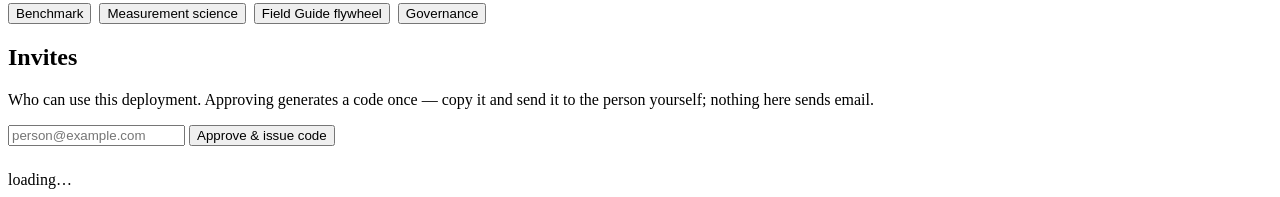
==== commit 15755a8f: "Access-request flow + operator-only admin invites, immediate revocation (41 tests)" ====
--- a/fieldcraft_web/static/index.html
+++ b/fieldcraft_web/static/index.html
@@ -15,6 +15,9 @@
       <button id="n-run" onclick="nav('run')"><span class="dot"></span>Run a task</button>
       <button id="n-history" onclick="nav('history')"><span class="dot"></span>History</button>
       <button id="n-reports" onclick="nav('reports')"><span class="dot"></span>Reports</button>
+      <!-- operator only: revealed by /api/me, and the routes behind it 404 for
+           everyone else, so hiding it is convenience, not the control. -->
+      <button id="n-admin" class="hide" onclick="nav('admin')"><span class="dot"></span>Invites</button>
     </div>
     <div class="side-foot">AI-assisted delivery,<br>governed &amp; measured.</div>
   </aside>
@@ -143,6 +146,22 @@
       </div>
       <div id="reportBody"></div>
     </section>
+
+    <!-- ADMIN (operator only) -->
+    <section id="v-admin" class="hide">
+      <h1 class="head">Invites</h1>
+      <p class="sub">Who can use this deployment. Approving generates a code once — copy it and
+         send it to the person yourself; nothing here sends email.</p>
+      <div class="card">
+        <div class="ctx-row">
+          <input id="invEmail" type="email" placeholder="person@example.com" autocomplete="off">
+          <button class="act go" id="invApprove" style="white-space:nowrap">Approve &amp; issue code</button>
+        </div>
+        <p id="invMsg" style="font-size:12.5px;min-height:16px;margin:9px 0 0"></p>
+        <div id="invCode"></div>
+      </div>
+      <div class="card"><div id="invBody"><div class="spin"><span class="s"></span>loading…</div></div></div>
+    </section>
   </main>
 </div>
 <script>
@@ -166,12 +185,43 @@
     'Enter the code you were given.</p>'+
     '<input id="gateCode" type="password" placeholder="access code">'+
     '<p class="muted" id="gateMsg" style="font-size:12px;min-height:16px;margin:6px 0"></p>'+
-    '<button class="act go" id="gateBtn">Enter</button></div>';
+    '<button class="act go" id="gateBtn">Enter</button>'+
+    '<div class="gate-sep"></div>'+
+    '<button class="linkbtn" id="askToggle">Don’t have a code? Request access</button>'+
+    '<div id="askBox" class="hide">'+
+      '<p class="muted" style="font-size:12.5px;margin:10px 0 8px">Access is approved '+
+      'by hand, one person at a time. Leave your email and you’ll get a code if '+
+      'you’re approved — there is no automatic sign-up.</p>'+
+      '<input id="askEmail" type="email" placeholder="you@example.com" autocomplete="email">'+
+      '<p id="askMsg" style="font-size:12px;min-height:16px;margin:6px 0"></p>'+
+      '<button class="act ghost" id="askBtn">Request access</button></div></div>';
   document.body.appendChild(d);
   el('gateBtn').onclick=submitCode;
   el('gateCode').onkeydown=e=>{if(e.key==='Enter') submitCode();};
+  el('askToggle').onclick=()=>{
+    el('askBox').classList.toggle('hide');
+    if(!el('askBox').classList.contains('hide')) el('askEmail').focus();};
+  el('askBtn').onclick=requestAccess;
+  el('askEmail').onkeydown=e=>{if(e.key==='Enter') requestAccess();};
   el('gateCode').focus();
   if(msg) el('gateMsg').textContent=msg;
+}
+async function requestAccess(){
+  const email=(el('askEmail').value||'').trim();
+  const msg=el('askMsg'), btn=el('askBtn');
+  if(!email){ el('askEmail').focus(); return; }
+  btn.disabled=true; msg.className=''; msg.style.color='var(--mut)'; msg.textContent='sending…';
+  let r,d;
+  try{
+    r=await _fetch('/api/access/request',{method:'POST',
+      headers:{'content-type':'application/json'},body:JSON.stringify({email})});
+    d=await r.json();
+  }catch(e){ btn.disabled=false; msg.style.color='var(--red)'; msg.textContent=''+e; return; }
+  if(!r.ok){ btn.disabled=false; msg.style.color='var(--red)';
+    msg.textContent=r.status===429?'too many requests — try again later'
+                                  :(d.detail||'could not send that request'); return; }
+  msg.style.color='var(--teal)'; msg.textContent='✓ '+d.message;
+  el('askEmail').disabled=true;
 }
 async function submitCode(){
   const code=el('gateCode').value;
@@ -183,13 +233,89 @@
   el('gateMsg').textContent=r.status===429?'too many attempts — wait a bit':'invalid code';
 }
 
-const VIEWS=['board','overview','run','history','reports'];
+const VIEWS=['board','overview','run','history','reports','admin'];
 function nav(v){
   VIEWS.forEach(x=>{
     el('v-'+x).classList.toggle('hide', x!==v); el('n-'+x).classList.toggle('on', x===v);});
   el('main').classList.toggle('wide', v==='board');
   if(v==='history') loadHistory();
   if(v==='board') loadBoard();
+  if(v==='admin') loadInvites();
+}
+
+// ---------- operator-only invite admin ----------
+// The nav entry is hidden for non-operators purely so the UI isn't confusing.
+// The real control is server-side: every /api/admin route 404s for anyone whose
+// invite is not is_admin, so hiding the button is never what keeps anyone out.
+let IS_ADMIN=false;
+async function loadMe(){
+  const r=await _fetch('/api/me');            // bypass the 401 gate hook
+  if(!r.ok) return;
+  const me=await r.json();
+  IS_ADMIN=!!me.is_admin;
+  el('n-admin').classList.toggle('hide', !IS_ADMIN);
+}
+function invStatus(s){
+  const c={active:'done',requested:'rev',revoked:'stop'}[s]||'';
+  return `<span class="pill ${c}"><span class="dot"></span>${esc(s)}</span>`;
+}
+const ago=t=>{ if(!t) return '—';
+  const d=Math.floor(Date.now()/1000-t);
+  if(d<60) return 'just now'; if(d<3600) return Math.floor(d/60)+'m ago';
+  if(d<86400) return Math.floor(d/3600)+'h ago'; return Math.floor(d/86400)+'d ago'; };
+async function loadInvites(){
+  const r=await fetch('/api/admin/invites');
+  if(!r.ok){ el('invBody').innerHTML='<p class="muted">Not available.</p>'; return; }
+  const d=await r.json();
+  const rows=d.invites.map(i=>`<tr>
+      <td>${esc(i.email||'—')}${i.is_admin?' <span class="opbadge">operator</span>':''}</td>
+      <td>${invStatus(i.status)}</td>
+      <td>${ago(i.created_at)}</td>
+      <td>${ago(i.last_used_at)}</td>
+      <td>${i.user_id?('$'+Number(i.spent_today).toFixed(2)):'—'}</td>
+      <td>${i.remaining_today==null?'—':('$'+Number(i.remaining_today).toFixed(2))}</td>
+      <td style="text-align:right">${
+        i.status==='requested'
+          ? `<button class="act ghost sm" onclick="approveInvite('${esc(i.email)}')">Approve</button>`
+          : (i.status==='active' && i.email
+              ? `<button class="act stop sm" onclick="revokeInvite('${esc(i.email)}')">Revoke</button>`
+              : '')}</td></tr>`).join('');
+  el('invBody').innerHTML=
+    `<p class="fam">Invites · daily cap $${Number(d.caps.user_daily).toFixed(2)} per person ·
+       $${Number(d.caps.global_remaining).toFixed(2)} of $${Number(d.caps.global_daily).toFixed(2)} left today</p>
+     <table><tr><th>email</th><th>status</th><th>requested</th><th>last used</th>
+       <th>spent today</th><th>remaining</th><th></th></tr>${rows}</table>`;
+}
+async function approveInvite(email){
+  const target=email||(el('invEmail').value||'').trim();
+  const msg=el('invMsg');
+  if(!target){ el('invEmail').focus(); return; }
+  msg.style.color='var(--mut)'; msg.textContent='issuing…'; el('invCode').innerHTML='';
+  const r=await fetch('/api/admin/invites/approve',{method:'POST',
+    headers:{'content-type':'application/json'},body:JSON.stringify({email:target})});
+  const d=await r.json().catch(()=>({}));
+  if(!r.ok){ msg.style.color='var(--red)'; msg.textContent=d.detail||'could not approve'; return; }
+  msg.textContent='';
+  el('invCode').innerHTML=`<div class="codebox">
+      <div class="cl">Code for <b>${esc(target)}</b> — copy it now, it is stored hashed and
+        cannot be shown again. Send it to them yourself; nothing here emails.</div>
+      <div class="cv"><span class="mono" id="theCode">${esc(d.code)}</span>
+        <button class="act ghost sm" onclick="copyCode()">Copy</button></div></div>`;
+  el('invEmail').value='';
+  loadInvites();
+}
+function copyCode(){
+  const t=el('theCode').textContent;
+  navigator.clipboard?.writeText(t).then(()=>{
+    el('invMsg').style.color='var(--teal)'; el('invMsg').textContent='✓ copied';},
+    ()=>{ el('invMsg').style.color='var(--mut)'; el('invMsg').textContent='select and copy manually'; });
+}
+async function revokeInvite(email){
+  const r=await fetch('/api/admin/invites/revoke',{method:'POST',
+    headers:{'content-type':'application/json'},body:JSON.stringify({email})});
+  if(!r.ok){ el('invMsg').style.color='var(--red)'; el('invMsg').textContent='could not revoke'; return; }
+  el('invMsg').style.color='var(--mut)'; el('invMsg').textContent='revoked — their sessions stop working immediately';
+  loadInvites();
 }
 
 // ---------- board ----------
@@ -865,7 +991,10 @@
     d.credential_checks.map(c=>`<div class="crit"><span class="mark ${c.allowed?'pass':'fail'}">${c.allowed?'ALLOW':'DENY'}</span><span class="ev2">${esc(c.cap)}</span></div>`).join('')+
     `<p class="muted" style="font-size:12px;margin-top:8px">audit entries: ${d.audit_entries}</p>`);}
 };
+el('invApprove').onclick=()=>approveInvite();
+el('invEmail').onkeydown=e=>{if(e.key==='Enter') approveInvite();};
 loadBoard();      // Board is the front door
 loadTasks();
+loadMe();         // reveals the operator-only nav, if this session is one
 </script>
 </body></html>
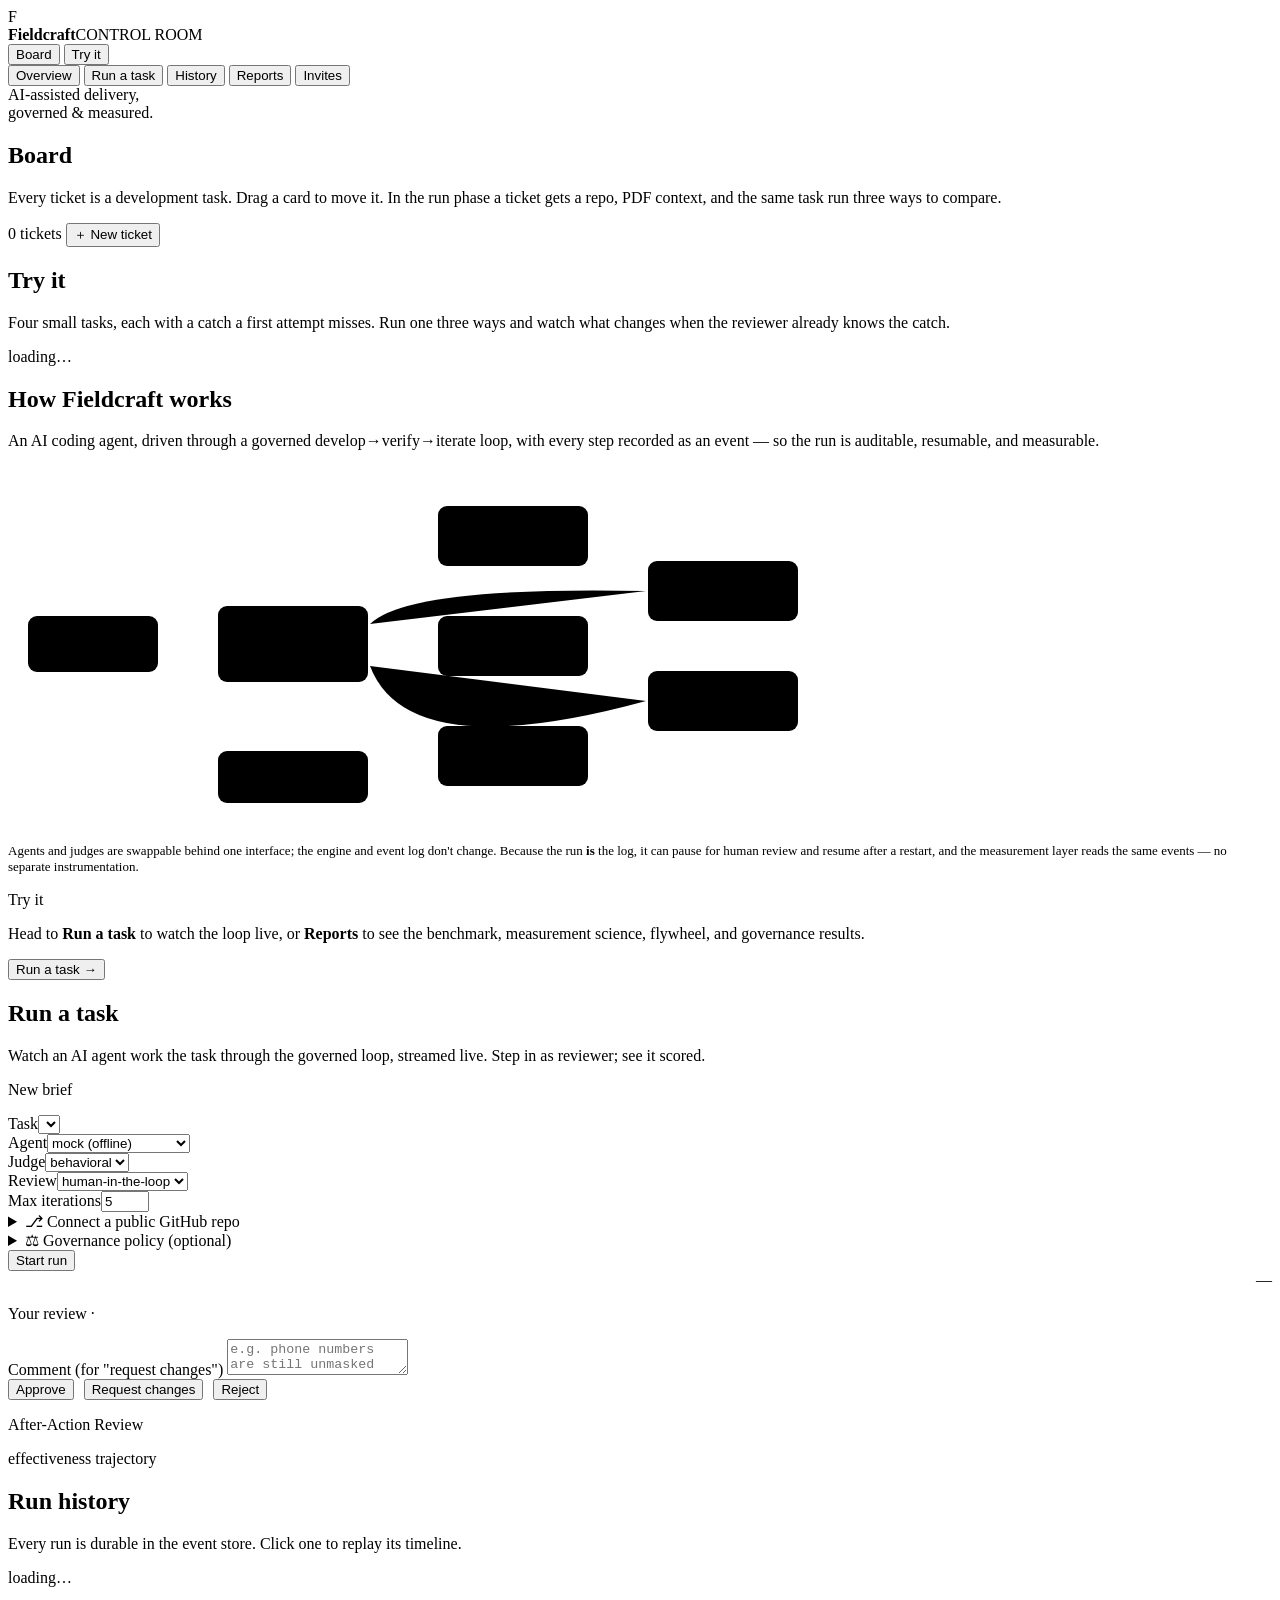
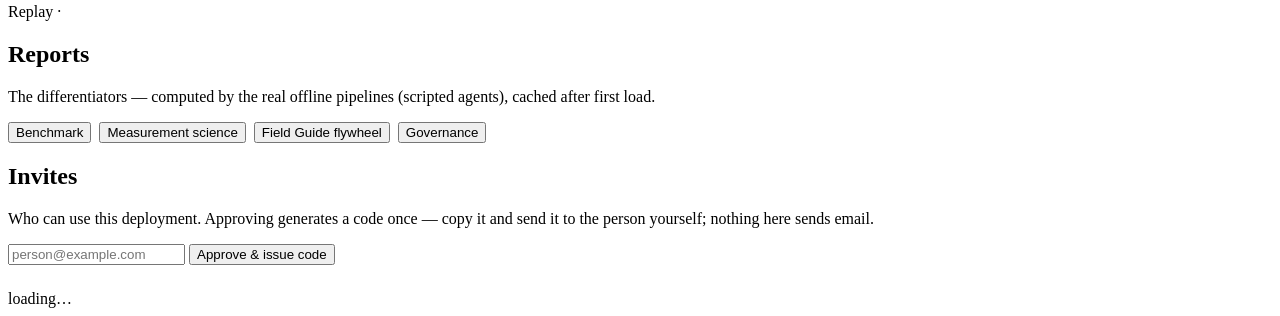
==== commit 98b99711: "Try it playground: four trap-engineered tasks with stories, three-mode teaching comparison" ====
--- a/fieldcraft_web/static/index.html
+++ b/fieldcraft_web/static/index.html
@@ -10,6 +10,7 @@
       <div><b>Fieldcraft</b><span class="tag">CONTROL ROOM</span></div></div>
     <div class="nav">
       <button id="n-board" class="on" onclick="nav('board')"><span class="dot"></span>Board</button>
+      <button id="n-tryit" onclick="nav('tryit')"><span class="dot"></span>Try it</button>
       <div class="navsep"></div>
       <button id="n-overview" onclick="nav('overview')"><span class="dot"></span>Overview</button>
       <button id="n-run" onclick="nav('run')"><span class="dot"></span>Run a task</button>
@@ -36,6 +37,14 @@
         </div>
       </div>
       <div class="board-wrap" id="boardWrap"><div class="board" id="board"></div></div>
+    </section>
+
+    <!-- TRY IT -->
+    <section id="v-tryit" class="hide">
+      <h1 class="head">Try it</h1>
+      <p class="sub">Four small tasks, each with a catch a first attempt misses. Run one three ways
+         and watch what changes when the reviewer already knows the catch.</p>
+      <div id="tryBody"><div class="spin"><span class="s"></span>loading…</div></div>
     </section>
 
     <!-- OVERVIEW -->
@@ -233,7 +242,7 @@
   el('gateMsg').textContent=r.status===429?'too many attempts — wait a bit':'invalid code';
 }
 
-const VIEWS=['board','overview','run','history','reports','admin'];
+const VIEWS=['board','tryit','overview','run','history','reports','admin'];
 function nav(v){
   VIEWS.forEach(x=>{
     el('v-'+x).classList.toggle('hide', x!==v); el('n-'+x).classList.toggle('on', x===v);});
@@ -241,6 +250,156 @@
   if(v==='history') loadHistory();
   if(v==='board') loadBoard();
   if(v==='admin') loadInvites();
+  if(v==='tryit') loadTryIt();
+}
+
+// ---------- "Try it" playground ----------
+// Curated stories over the SAME bundled tasks and the SAME three-mode comparison
+// (A3). Nothing new runs here: picking a task creates/reuses a real ticket and
+// calls the existing comparison endpoints, so the caps and tenancy come free.
+let TRY_TASKS=[], TRY_PICK=null, TRY_TICKET={}, TRY_ES=null;
+
+async function loadTryIt(){
+  const r=await fetch('/api/playground/tasks');
+  if(!r.ok) return;
+  const d=await r.json();
+  TRY_TASKS=d.tasks;
+  if(TRY_PICK) renderTryTask(TRY_PICK); else renderTryMenu();
+}
+function renderTryMenu(){
+  const host=el('tryBody'); if(!host) return;
+  TRY_PICK=null;
+  host.innerHTML=`<div class="try-grid">${TRY_TASKS.map(t=>`
+    <button class="try-card${t.featured?' feat':''}" onclick="pickTry('${esc(t.id)}')">
+      ${t.featured?'<span class="feat-tag">start here</span>':''}
+      <div class="tt">${esc(t.title)}</div>
+      <div class="tg">${esc(t.goal)}</div>
+      <div class="tc"><span class="k">The catch</span>${esc(t.catch)}</div>
+      <div class="tgo">Run the comparison →</div>
+    </button>`).join('')}</div>`;
+}
+function pickTry(id){ TRY_PICK=id; renderTryTask(id); }
+function tryTask(id){ return TRY_TASKS.find(t=>t.id===id); }
+
+function renderTryTask(id, comparison){
+  const t=tryTask(id); if(!t) return;
+  const host=el('tryBody'); if(!host) return;
+  host.innerHTML=`
+    <button class="linkbtn" onclick="renderTryMenu()">← all four tasks</button>
+    <div class="card try-story">
+      <div class="sh"><h2>${esc(t.title)}</h2>${t.featured?'<span class="feat-tag">start here</span>':''}</div>
+      <dl class="story">
+        <dt>Goal</dt><dd>${esc(t.goal)}</dd>
+        <dt>The catch</dt><dd class="hot">${esc(t.catch)}</dd>
+        <dt>What steering does</dt><dd>${esc(t.steering)}</dd>
+        ${t.why_it_matters?`<dt>Why it matters</dt><dd class="muted">${esc(t.why_it_matters)}</dd>`:''}
+      </dl>
+      <div class="ctx-row" style="margin-top:16px">
+        <button class="act go" id="tryRun">Run all three modes</button>
+        <span class="muted" style="font-size:12px">scripted · no live agent · runs in a few seconds</span>
+      </div>
+      <p id="tryMsg" style="font-size:12.5px;min-height:16px;margin:9px 0 0"></p>
+    </div>
+    <div id="tryRunBody"></div>`;
+  el('tryRun').onclick=()=>runTry(id);
+  if(comparison) renderTryComparison(id, comparison);
+}
+
+// Find-or-create this user's ticket for the task, then drive the real A3 endpoints.
+async function tryTicketFor(id){
+  if(TRY_TICKET[id]) return TRY_TICKET[id];
+  const t=tryTask(id), title=`Try it · ${t.title}`;
+  const all=(await (await fetch('/api/tickets')).json()).tickets||[];
+  let tk=all.find(x=>x.title===title);
+  if(!tk){
+    tk=await (await fetch('/api/tickets',{method:'POST',
+      headers:{'content-type':'application/json'},
+      body:JSON.stringify({title, status:'done',
+        description:`Playground run of the bundled scripted task "${id}". `+
+                    `The catch: ${t.catch}`})})).json();
+  }
+  TRY_TICKET[id]=tk.id;
+  return tk.id;
+}
+async function runTry(id){
+  const btn=el('tryRun'), msg=el('tryMsg');
+  btn.disabled=true; btn.textContent='Starting…'; msg.textContent='';
+  let tid;
+  try{ tid=await tryTicketFor(id); }
+  catch(e){ btn.disabled=false; btn.textContent='Run all three modes';
+    msg.style.color='var(--red)'; msg.textContent='could not start: '+e; return; }
+  const r=await fetch(`/api/tickets/${tid}/comparison`,{method:'POST',
+    headers:{'content-type':'application/json'},body:JSON.stringify({task:id})});
+  if(!r.ok){ const d=await r.json().catch(()=>({}));
+    btn.disabled=false; btn.textContent='Run all three modes';
+    msg.style.color='var(--red)'; msg.textContent=d.detail||'could not start the comparison'; return; }
+  btn.disabled=false; btn.textContent='Run again';
+  renderTryComparison(id, await r.json());
+  watchTry(id, tid);
+}
+function watchTry(id, tid){
+  if(TRY_ES) TRY_ES.close();
+  TRY_ES=new EventSource(`/api/tickets/${tid}/comparison/stream`);
+  TRY_ES.addEventListener('state', ev=>{
+    const c=JSON.parse(ev.data);
+    if(!el('tryRunBody')){ TRY_ES.close(); return; }
+    renderTryComparison(id, c);
+    if(c.status==='done'||c.status==='error'){ TRY_ES.close(); TRY_ES=null; }
+  });
+  TRY_ES.onerror=()=>{ TRY_ES.close(); TRY_ES=null; };
+}
+function renderTryComparison(id, c){
+  const host=el('tryRunBody'); if(!host||!c) return;
+  if(c.status==='running'){
+    host.innerHTML=`<div class="card"><p class="fam">Running three ways</p>
+      <div class="cmp-run">${c.modes.map(cmpRow).join('')}</div>${SCRIPTED_NOTE}</div>`;
+    return;
+  }
+  if(c.status!=='done') return;
+  const t=tryTask(id), d=c.deltas||{}, best=d.best_mode;
+  const rows=[['iterations',r=>r.iterations],['effectiveness',r=>r.effectiveness],
+              ['cost',r=>'$'+Number(r.cost_usd).toFixed(2)],['operator q',r=>r.operator_quality]];
+  const grid='<div class="cmp-grid"><div class="rk"></div>'+
+    c.modes.map(m=>{const s=CMP_SHORT[m.mode]||['?',m.mode];
+      return `<div class="hd${m.mode===best?' best':''}" onclick="showTryTimeline('${esc(id)}','${esc(m.mode)}')"
+        title="${esc(m.blurb||'')} — click for the run timeline">${s[0]} · ${esc(s[1])}
+        <span class="sub">${m.mode===best?'fastest':'baseline'}</span></div>`;}).join('')+
+    rows.map(([n,get])=>`<div class="rk">${n}</div>`+
+      c.modes.map(m=>`<div class="v${m.mode===best&&n!=='effectiveness'?' best':''}">${
+        esc(''+get(m.result||{}))}</div>`).join('')).join('')+'</div>';
+
+  // The line that makes the numbers teach: name the catch, and say who knew it.
+  const taught=`<div class="cmp-claim taught">
+      <b>Mode 2 knew the catch and handled it on turn 1.</b>
+      <span class="eq">The steering brief named it up front — <i>${esc(t.catch)}</i>
+      Modes 1 and 3 had to discover it the slow way: they shipped a first attempt, a test failed,
+      and only then did they fix it. That is the whole difference —
+      ${d.steering_saved_iterations} iteration and $${Number(d.steering_saved_cost||0).toFixed(2)},
+      for the same effectiveness.</span></div>`;
+
+  host.innerHTML=`<div class="card"><p class="fam">Three ways · same task</p>
+      ${grid}${taught}
+      <div class="cmp-claim" style="margin-top:10px">
+        <b>Modes 1 and 3 tied.</b>
+        <span class="eq">A reviewer who only approves adds nothing an autonomous run
+        didn't already have. Steering is what helped — not the presence of a human.</span></div>
+      ${SCRIPTED_NOTE}
+      <div id="tryTl"></div></div>`;
+  TRY_LAST[id]=c;
+}
+const TRY_LAST={};
+async function showTryTimeline(id, mode){
+  const c=TRY_LAST[id]; if(!c) return;
+  const m=c.modes.find(x=>x.mode===mode); if(!m||!m.result) return;
+  const host=el('tryTl'); if(!host) return;
+  if(host.dataset.mode===mode){ host.innerHTML=''; host.dataset.mode=''; return; }
+  host.dataset.mode=mode;
+  host.innerHTML=`<div class="cmp-tl"><div class="th"><b style="font-size:12.5px">${esc(m.label)}</b>
+      <span class="mono">${esc(m.result.brief_id)}</span></div>
+      <div class="tl" id="tryTlBody"><div class="spin"><span class="s"></span>loading…</div></div></div>`;
+  const r=await fetch(`/api/briefs/${m.result.brief_id}/events`);
+  if(!r.ok||!el('tryTlBody')) return;
+  renderTimeline('tryTlBody',(await r.json()).events);
 }
 
 // ---------- operator-only invite admin ----------
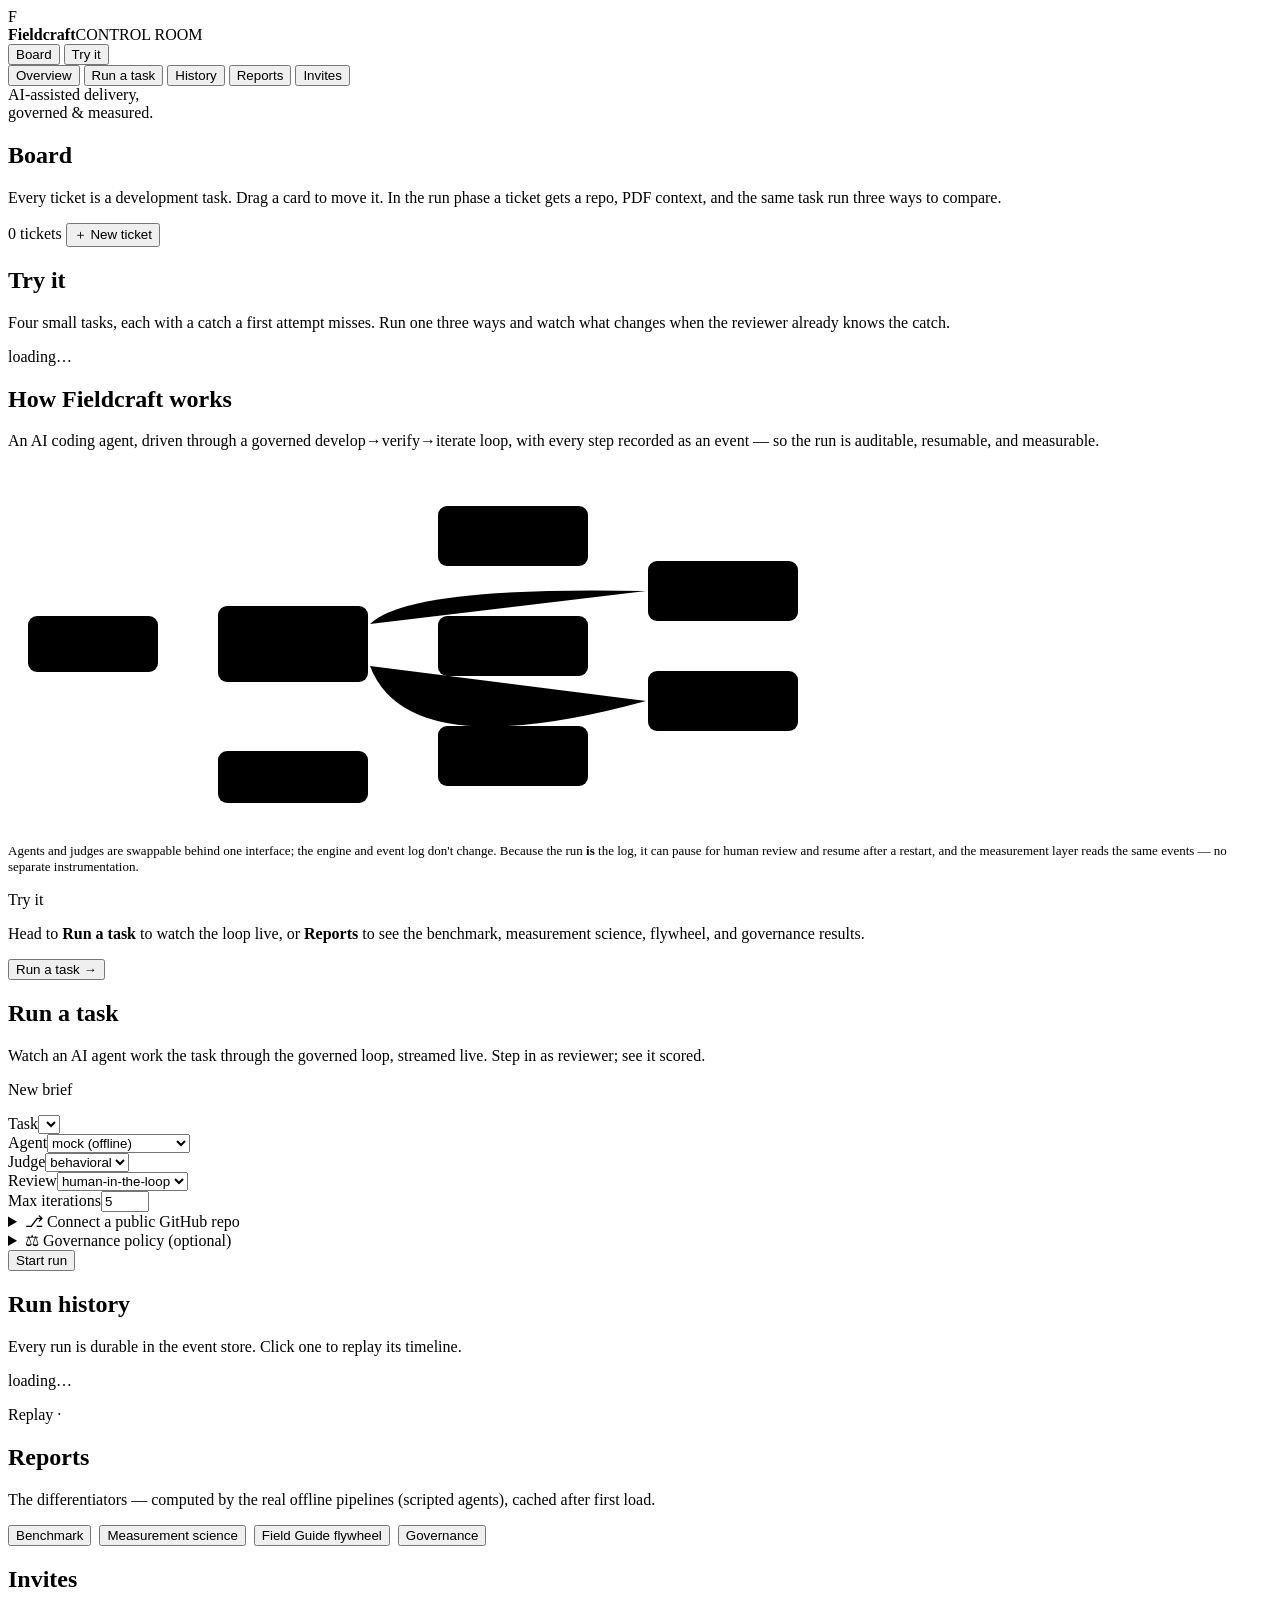
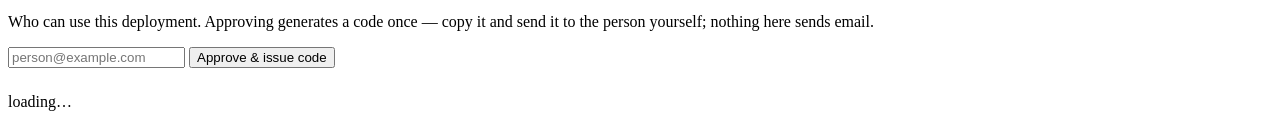
==== commit 2bcca2a6: "B2: ticket run UI + in-drawer review, shared runner (un-welded from global BID), single-run vs compa" ====
--- a/fieldcraft_web/static/index.html
+++ b/fieldcraft_web/static/index.html
@@ -110,27 +110,10 @@
         </details>
         <div class="mt"><button class="act go" id="startBtn" onclick="start()">Start run</button></div>
       </div>
-      <div class="card hide" id="statusCard">
-        <div style="display:flex;justify-content:space-between;align-items:center">
-          <span class="mono" id="briefId"></span><span class="pill" id="statusPill"><span class="dot"></span>—</span>
-        </div>
-        <div class="tl mt" id="timeline"></div>
-      </div>
-      <div class="card hide" id="reviewCard" style="border:2px solid var(--amber)">
-        <p class="fam">Your review · <span id="revTurn"></span></p>
-        <div id="revBody"></div>
-        <div class="mt"><label>Comment (for "request changes")</label>
-          <textarea id="comment" rows="2" placeholder="e.g. phone numbers are still unmasked"></textarea></div>
-        <div class="mt" style="display:flex;gap:10px;flex-wrap:wrap">
-          <button class="act go" onclick="review('approve')">Approve</button>
-          <button class="act warn" onclick="review('changes')">Request changes</button>
-          <button class="act stop" onclick="review('reject')">Reject</button></div>
-      </div>
-      <div class="card hide" id="aarCard">
-        <p class="fam">After-Action Review</p>
-        <div class="metrics" id="aarMetrics"></div>
-        <div class="mt"><div class="l muted">effectiveness trajectory</div><div class="traj" id="traj"></div></div>
-      </div>
+      <!-- filled by the shared run viewer (createRunner) — the same one the
+           ticket drawer uses, so there is one timeline/review/AAR implementation -->
+      <p class="ctx-err hide" id="runaMsg"></p>
+      <div id="runHost"></div>
     </section>
 
     <!-- HISTORY -->
@@ -176,7 +159,8 @@
 <script>
 const el=id=>document.getElementById(id);
 const esc=s=>(s||'').replace(/&/g,'&amp;').replace(/</g,'&lt;').replace(/>/g,'&gt;');
-let BID=null, es=null;
+// (run state used to live here as a module-global BID/es — it is now per-runner,
+//  see createRunner, so the drawer and the Run-a-task page cannot collide.)
 
 // ---------- access gate ----------
 // Any 401 from any call puts up the code prompt; a good code sets the session
@@ -650,8 +634,44 @@
       <div class="ctx-block"><div class="h">▤ PDF context</div>
         <div id="pdfBody"><div class="spin"><span class="s"></span>loading…</div></div></div>
 
+      <p class="fam" style="margin-top:24px">Run</p>
+      <div class="ctx-block">
+        <div class="h">▶ Run once</div>
+        <p class="hint">One governed develop→verify→iterate run on this ticket.
+           <span id="rnTarget"></span></p>
+        <label class="rn-lbl">Who reviews the work</label>
+        <div class="seg rn-seg" id="rnReview">
+          <button data-r="human" class="on">Human in the loop</button>
+          <button data-r="auto">Autonomous</button>
+        </div>
+        <p class="rn-note" id="rnReviewNote"></p>
+        <details class="pol rn-adv"><summary>Advanced</summary>
+          <div class="grid">
+            <div><label>Agent</label><select id="rnAdapter">
+              <option value="mock">mock (offline)</option>
+              <option value="guided">guided (Field Guide)</option>
+              <option value="claude">claude (live)</option></select></div>
+            <div><label>Judge</label><select id="rnGrader">
+              <option value="behavioral">behavioral</option>
+              <option value="tooluse">tool-use</option></select></div>
+            <div><label>Max iterations</label>
+              <input id="rnMaxit" type="number" value="5" min="1" max="10"></div>
+          </div>
+          <p class="muted" style="font-size:12px;margin:10px 0 12px">Defaults are fine —
+             these are the engine knobs, not something you need to set.</p>
+        </details>
+        <div class="ctx-row" style="margin-top:13px">
+          <button class="act go" id="rnGo">Run once</button>
+          <span class="muted" style="font-size:12px">separate from the three-mode comparison below</span>
+        </div>
+        <p class="ctx-err hide" id="rnMsg"></p>
+        <div id="rnHost"></div>
+      </div>
+
       <p class="fam" style="margin-top:24px">Delivery comparison</p>
       <div class="ctx-block"><div class="h">▶ Three-mode comparison</div>
+        <p class="hint">Not a single run — the same bundled task run three ways, to show what
+           steering changes. Use <b>Run once</b> above to actually work this ticket.</p>
         <div id="cmpBody"><div class="spin"><span class="s"></span>loading…</div></div></div>
 
       <p class="fam" style="margin-top:24px">Coming in the run phase</p>
@@ -669,7 +689,63 @@
   el('dwSeg').addEventListener('click',async e=>{const b=e.target.closest('button'); if(!b)return;
     await moveTicket(t.id,b.dataset.s);
     el('dwSeg').querySelectorAll('button').forEach(x=>x.classList.toggle('on',x===b));});
+  wireTicketRun(t);
   loadRepo(t.id); loadPdfs(t.id); loadComparison(t.id);
+}
+
+// ---------- single governed run, in the drawer (B2) ----------
+// Uses the B1 endpoint and the SAME run viewer as the Run-a-task page. The
+// runner is created per drawer, so opening a second ticket cannot inherit the
+// first one's stream.
+let DRAWER_RUN=null, RN_REVIEW='human';
+const RN_NOTES={
+  human: 'The loop pauses after each turn and waits for you to approve, comment, or reject.',
+  auto:  'No human turn — the loop feeds its own verdict back and runs to completion.'};
+
+function wireTicketRun(t){
+  RN_REVIEW='human';
+  DRAWER_RUN=createRunner(el('rnHost'));
+  const handle=t.repo_task_handle;
+  el('rnTarget').innerHTML = handle
+    ? `It will run the connected repository <span class="mono">${esc(handle.split(' (')[0])}</span>.`
+    : 'No repository is connected, so it runs the bundled <span class="mono">redact_pii</span> task.';
+  el('rnReviewNote').textContent=RN_NOTES.human;
+  el('rnReview').addEventListener('click', e=>{
+    const b=e.target.closest('button'); if(!b) return;
+    RN_REVIEW=b.dataset.r;
+    el('rnReview').querySelectorAll('button').forEach(x=>x.classList.toggle('on',x===b));
+    el('rnReviewNote').textContent=RN_NOTES[RN_REVIEW]||'';
+  });
+  el('rnGo').onclick=()=>runTicketOnce(t.id);
+}
+
+async function runTicketOnce(tid){
+  const btn=el('rnGo'), msg=el('rnMsg');
+  btn.disabled=true; btn.textContent='Starting…'; msg.classList.add('hide');
+  const body={review:RN_REVIEW, adapter:el('rnAdapter').value,
+              grader:el('rnGrader').value, max_iterations:+el('rnMaxit').value};
+  let r,d;
+  try{
+    r=await fetch(`/api/tickets/${tid}/runs`,{method:'POST',
+      headers:{'content-type':'application/json'},body:JSON.stringify(body)});
+    d=await r.json().catch(()=>({}));
+  }catch(e){
+    btn.disabled=false; btn.textContent='Run once';
+    msg.textContent='✗ '+e; msg.classList.remove('hide'); return;
+  }
+  if(!r.ok){
+    btn.disabled=false; btn.textContent='Run once';
+    // The single-run path refuses synchronously, so a cap block is legible here
+    // rather than dying silently the way an unchecked response would.
+    msg.textContent = r.status===429
+      ? '✗ Daily limit reached — ' + (d.detail || 'this run would go over your spend cap. Try again tomorrow.')
+      : '✗ ' + (d.detail || 'could not start that run');
+    msg.classList.remove('hide');
+    return;
+  }
+  btn.textContent='Run again';
+  btn.disabled=false;
+  DRAWER_RUN.attach(d.brief_id);
 }
 
 // ---------- three-mode comparison (A3) ----------
@@ -920,6 +996,7 @@
 function closeDrawer(){ const d=el('drawer'); if(d) d.remove();
   const s=el('dscrim'); if(s) s.remove(); DRAWER_ID=null;
   if(CMP_ES){ CMP_ES.close(); CMP_ES=null; }   // don't leave a stream open
+  if(DRAWER_RUN){ DRAWER_RUN.stop(); DRAWER_RUN=null; }
 }
 // Step one of the delete: swap in the confirm, don't destroy anything yet.
 function armDelete(){
@@ -991,7 +1068,8 @@
   return `<div class="ev tl-${meta[0]}"><div class="node"></div><div class="t">${meta[1]}${it}</div>${d?`<div class="d">${d}</div>`:''}</div>`;
 }
 function renderTimeline(target, events){
-  el(target).innerHTML=events.map(evNode).join('');
+  const node = typeof target === 'string' ? el(target) : target;
+  if(node) node.innerHTML=events.map(evNode).join('');
 }
 
 // ---------- run (SSE) ----------
@@ -1030,37 +1108,125 @@
   btn.disabled=false;
   start();                                  // same brief + SSE timeline as bundled tasks
 }
-let EVENTS=[];
+// ---------- the run viewer: ONE implementation, every surface ----------
+// A runner owns one brief's live view — SSE timeline, the human-review card, and
+// the AAR — rendered into whatever container it is given. The Run-a-task page and
+// each ticket drawer create their own, which is what un-welds run state from the
+// old module-global BID: two runs can be live in different places without
+// stepping on each other. There is deliberately exactly one EventSource on
+// /api/briefs/{id}/stream and one POST to /api/briefs/{id}/review in this file.
+function createRunner(host){
+  let bid=null, es=null, events=[], onState=null;
+  host.innerHTML=`
+    <div class="card rn-status hide">
+      <div class="rn-hd"><span class="mono rn-bid"></span>
+        <span class="pill rn-pill"><span class="dot"></span>—</span></div>
+      <div class="tl mt rn-tl"></div>
+    </div>
+    <div class="card rn-review hide">
+      <p class="fam">Your review · <span class="rn-turn"></span></p>
+      <div class="rn-verdict"></div>
+      <div class="mt"><label>Comment (for "request changes")</label>
+        <textarea class="rn-comment" rows="2"
+                  placeholder="e.g. phone numbers are still unmasked"></textarea></div>
+      <div class="mt rn-acts">
+        <button class="act go" data-kind="approve">Approve</button>
+        <button class="act warn" data-kind="changes">Request changes</button>
+        <button class="act stop" data-kind="reject">Reject</button></div>
+    </div>
+    <div class="card rn-aar hide">
+      <p class="fam">After-Action Review</p>
+      <div class="metrics rn-metrics"></div>
+      <div class="mt"><div class="l muted">effectiveness trajectory</div>
+        <div class="traj rn-traj"></div></div>
+    </div>`;
+  const q=s=>host.querySelector(s);
+  const show=(s,on)=>q(s).classList.toggle('hide',!on);
+
+  function pill(state){
+    const m={running:['run','running'],awaiting:['rev','awaiting review'],done:['done','done'],
+      needs_human:['stop','needs human'],error:['stop','error'],timeout:['stop','timed out']};
+    const v=m[state]||['','—'];
+    const p=q('.rn-pill'); p.className='pill rn-pill '+v[0];
+    p.innerHTML=`<span class="dot"></span>${v[1]}`;
+  }
+  function showReview(p){
+    if(!p){ show('.rn-review',false); return; }
+    q('.rn-turn').textContent='iteration '+p.turn;
+    q('.rn-verdict').innerHTML=diffViewer(p.diff)+verdictBlock(p);
+    show('.rn-review',true);
+  }
+  function showAAR(a){
+    if(!a||a.error) return;
+    const m=[['final_state',a.final_state],['approved by',a.approved_by||'—'],
+      ['iterations',a.iterations],['cost','$'+a.total_cost_usd],
+      ['converged @',a.turns_to_converge==null?'—':a.turns_to_converge],
+      ['rework',a.rework_turns]];
+    q('.rn-metrics').innerHTML=m.map(x=>
+      `<div class="metric"><div class="n">${x[1]}</div><div class="l">${x[0]}</div></div>`).join('');
+    q('.rn-traj').innerHTML=(a.effectiveness_trajectory||[]).map(s=>{
+      const h=Math.max(6,Math.round(s*50));
+      return `<div style="flex:1;text-align:center"><div style="background:var(--teal);height:${h}px;`+
+             `border-radius:3px"></div><div class="mono" style="font-size:10px;color:var(--mut);`+
+             `margin-top:3px">${s}</div></div>`;}).join('');
+    show('.rn-aar',true);
+  }
+  function openStream(){
+    if(es) es.close();
+    es=new EventSource(`/api/briefs/${bid}/stream`);
+    es.addEventListener('event', ev=>{
+      events.push(JSON.parse(ev.data)); renderTimeline(q('.rn-tl'), events);});
+    es.addEventListener('state', ev=>{
+      const s=JSON.parse(ev.data); es.close(); es=null;
+      if(s.status==='awaiting_review'){ pill('awaiting'); showReview(s.pending); }
+      else { pill(s.status); if(s.aar) showAAR(s.aar); }
+      if(onState) onState(s);
+    });
+    es.onerror=()=>{ if(es){ es.close(); es=null; } };
+  }
+  q('.rn-acts').addEventListener('click', async e=>{
+    const b=e.target.closest('button'); if(!b||!bid) return;
+    q('.rn-acts').querySelectorAll('button').forEach(x=>x.disabled=true);
+    await fetch(`/api/briefs/${bid}/review`,{method:'POST',
+      headers:{'content-type':'application/json'},
+      body:JSON.stringify({kind:b.dataset.kind, comment:q('.rn-comment').value})});
+    q('.rn-comment').value=''; show('.rn-review',false);
+    q('.rn-acts').querySelectorAll('button').forEach(x=>x.disabled=false);
+    pill('running'); openStream();
+  });
+
+  return {
+    attach(id){
+      bid=id; events=[];
+      q('.rn-bid').textContent=id; q('.rn-tl').innerHTML='';
+      show('.rn-status',true); show('.rn-review',false); show('.rn-aar',false);
+      pill('running'); openStream();
+    },
+    stop(){ if(es){ es.close(); es=null; } },
+    onState(fn){ onState=fn; },
+    get briefId(){ return bid; },
+  };
+}
+
+let RUNA=null;                      // the Run-a-task page's runner (created once)
 async function start(){
   el('startBtn').disabled=true;
+  el('runaMsg').classList.add('hide');
   const body={task:el('task').value,adapter:el('adapter').value,grader:el('grader').value,
               review:el('review').value,max_iterations:+el('maxit').value};
   const pol=buildPolicy(); if(pol) body.policy=pol;
-  const d=await (await fetch('/api/briefs',{method:'POST',headers:{'content-type':'application/json'},body:JSON.stringify(body)})).json();
-  BID=d.brief_id; EVENTS=[];
-  el('createCard').classList.add('hide'); el('statusCard').classList.remove('hide');
-  el('aarCard').classList.add('hide'); el('reviewCard').classList.add('hide');
-  el('briefId').textContent=BID; el('timeline').innerHTML=''; setPill('running');
-  openStream();
-}
-function openStream(){
-  if(es) es.close();
-  es=new EventSource(`/api/briefs/${BID}/stream`);
-  es.addEventListener('event', ev=>{
-    const e=JSON.parse(ev.data); EVENTS.push(e); renderTimeline('timeline', EVENTS);
-    if(e.type==='verdict' && (e.payload.diff||e.payload.last_diff)){}
-  });
-  es.addEventListener('state', ev=>{
-    const s=JSON.parse(ev.data); es.close();
-    if(s.status==='awaiting_review'){ setPill('awaiting'); showReview(s.pending); }
-    else { setPill(s.status); if(s.aar) renderAAR(s.aar); }
-  });
-  es.onerror=()=>{ es.close(); };
-}
-function setPill(s){
-  const p=el('statusPill'); const m={running:['run','running'],awaiting:['rev','awaiting review'],
-    done:['done','done'],needs_human:['stop','needs human'],error:['stop','error'],timeout:['stop','timed out']};
-  const v=m[s]||['','—']; p.className='pill '+v[0]; p.innerHTML=`<span class="dot"></span>${v[1]}`;
+  const r=await fetch('/api/briefs',{method:'POST',
+    headers:{'content-type':'application/json'},body:JSON.stringify(body)});
+  const d=await r.json().catch(()=>({}));
+  if(!r.ok || !d.brief_id){
+    el('startBtn').disabled=false;
+    el('runaMsg').textContent='✗ '+(d.detail||'could not start that run');
+    el('runaMsg').classList.remove('hide');
+    return;
+  }
+  el('createCard').classList.add('hide');
+  RUNA = RUNA || createRunner(el('runHost'));
+  RUNA.attach(d.brief_id);
 }
 function verdictBlock(p){
   let h=`<div class="muted mono" style="margin:8px 0 6px">score ${p.score} · tests ${p.tests}`+
@@ -1071,27 +1237,6 @@
     h+=`<div class="crit"><span class="mark fail">FAILING</span><span class="ev2">${esc(p.failing_tests.slice(0,5).join(', '))}</span></div>`;
   return h;
 }
-function showReview(p){
-  if(!p){el('reviewCard').classList.add('hide');return;}
-  el('revTurn').textContent='iteration '+p.turn;
-  el('revBody').innerHTML=diffViewer(p.diff)+verdictBlock(p);
-  el('reviewCard').classList.remove('hide');
-}
-function renderAAR(a){
-  if(!a||a.error)return;
-  const m=[['final_state',a.final_state],['approved by',a.approved_by||'—'],['iterations',a.iterations],
-    ['cost','$'+a.total_cost_usd],['converged @',a.turns_to_converge==null?'—':a.turns_to_converge],['rework',a.rework_turns]];
-  el('aarMetrics').innerHTML=m.map(x=>`<div class="metric"><div class="n">${x[1]}</div><div class="l">${x[0]}</div></div>`).join('');
-  el('traj').innerHTML=(a.effectiveness_trajectory||[]).map(s=>{const h=Math.max(6,Math.round(s*50));
-    return `<div style="flex:1;text-align:center"><div style="background:var(--teal);height:${h}px;border-radius:3px"></div><div class="mono" style="font-size:10px;color:var(--mut);margin-top:3px">${s}</div></div>`;}).join('');
-  el('aarCard').classList.remove('hide');
-}
-async function review(kind){
-  await fetch(`/api/briefs/${BID}/review`,{method:'POST',headers:{'content-type':'application/json'},
-    body:JSON.stringify({kind,comment:el('comment').value})});
-  el('comment').value=''; el('reviewCard').classList.add('hide'); setPill('running'); openStream();
-}
-
 // ---------- history ----------
 async function loadHistory(){
   const b=(await (await fetch('/api/briefs')).json()).briefs;
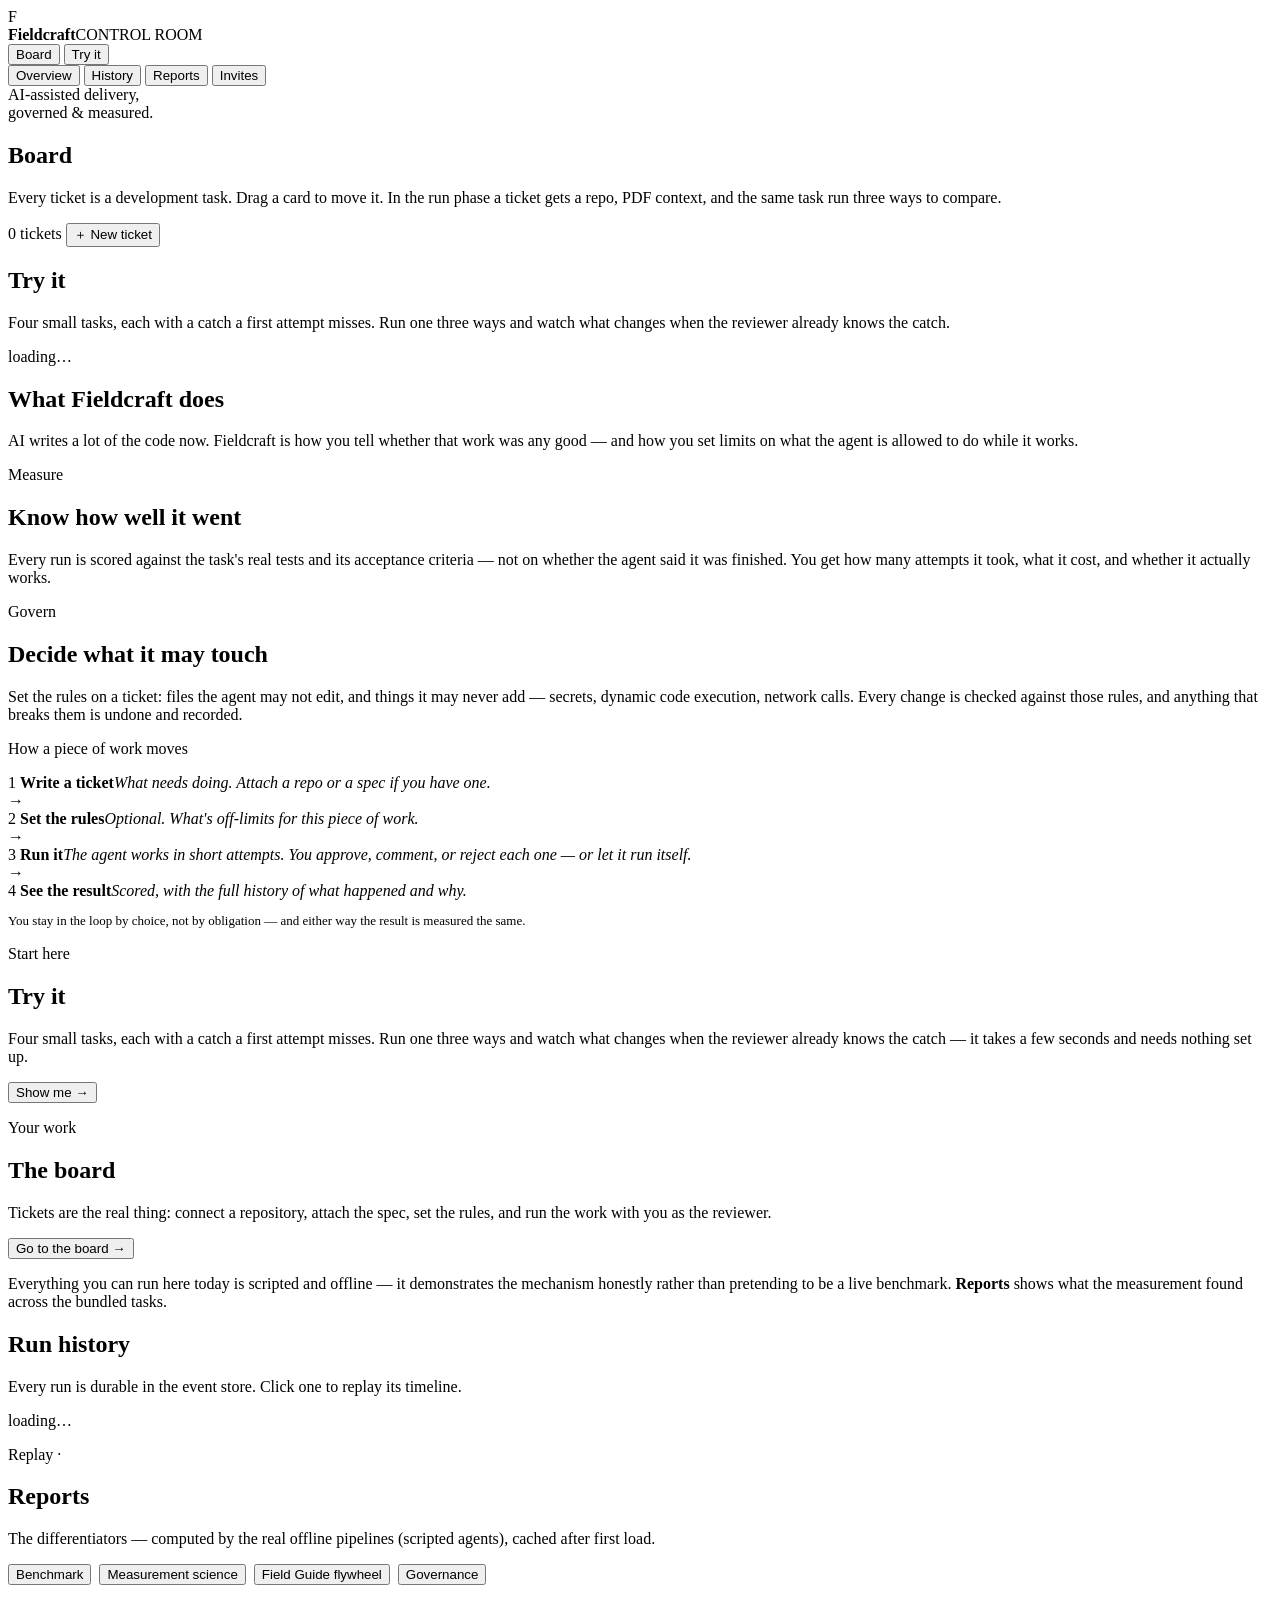
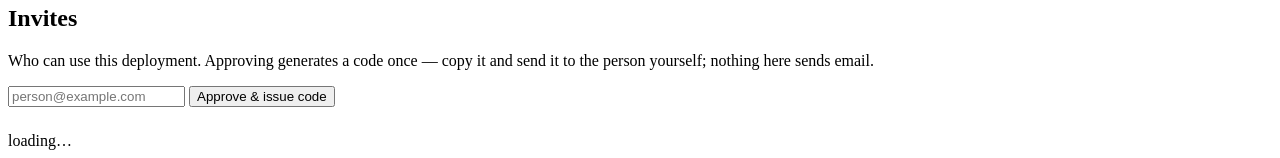
==== commit 6fe480b5: "B4a: retire Run-a-task page, comparison inherits ticket governance, policy-removal confirm, Overview" ====
--- a/fieldcraft_web/static/index.html
+++ b/fieldcraft_web/static/index.html
@@ -13,7 +13,6 @@
       <button id="n-tryit" onclick="nav('tryit')"><span class="dot"></span>Try it</button>
       <div class="navsep"></div>
       <button id="n-overview" onclick="nav('overview')"><span class="dot"></span>Overview</button>
-      <button id="n-run" onclick="nav('run')"><span class="dot"></span>Run a task</button>
       <button id="n-history" onclick="nav('history')"><span class="dot"></span>History</button>
       <button id="n-reports" onclick="nav('reports')"><span class="dot"></span>Reports</button>
       <!-- operator only: revealed by /api/me, and the routes behind it 404 for
@@ -49,72 +48,72 @@
 
     <!-- OVERVIEW -->
     <section id="v-overview" class="hide">
-      <h1 class="head">How Fieldcraft works</h1>
-      <p class="sub">An AI coding agent, driven through a governed develop→verify→iterate loop, with every step recorded as an event — so the run is auditable, resumable, and measurable.</p>
-      <div class="card">
-        <svg viewBox="0 0 900 360" width="100%" style="max-width:900px">
-          <defs><marker id="ah" markerWidth="9" markerHeight="9" refX="7" refY="3" orient="auto"><path d="M0,0 L7,3 L0,6" fill="#93a1ac"/></marker></defs>
-          <rect class="box" x="20" y="150" width="130" height="56" rx="9"/><text class="lbl" x="85" y="175" text-anchor="middle">Brief</text><text class="sub" x="85" y="192" text-anchor="middle">task + budget</text>
-          <rect class="box core" x="210" y="140" width="150" height="76" rx="9"/><text class="lbl" x="285" y="170" text-anchor="middle">Engine</text><text class="sub" x="285" y="188" text-anchor="middle">event-sourced loop</text>
-          <rect class="box" x="430" y="40" width="150" height="60" rx="9"/><text class="lbl" x="505" y="66" text-anchor="middle">Agent</text><text class="sub" x="505" y="83" text-anchor="middle">mock · guided · live</text>
-          <rect class="box" x="430" y="150" width="150" height="60" rx="9"/><text class="lbl" x="505" y="176" text-anchor="middle">Verify + Judge</text><text class="sub" x="505" y="193" text-anchor="middle">tests + LLM-as-judge</text>
-          <rect class="box" x="430" y="260" width="150" height="60" rx="9"/><text class="lbl" x="505" y="286" text-anchor="middle">Field Guide</text><text class="sub" x="505" y="303" text-anchor="middle">traps + flywheel</text>
-          <rect class="box gov" x="640" y="95" width="150" height="60" rx="9"/><text class="lbl" x="715" y="121" text-anchor="middle">Policy</text><text class="sub" x="715" y="138" text-anchor="middle">revert · escalate</text>
-          <rect class="box gov" x="640" y="205" width="150" height="60" rx="9"/><text class="lbl" x="715" y="231" text-anchor="middle">Human review</text><text class="sub" x="715" y="248" text-anchor="middle">approve · comment</text>
-          <rect class="box" x="330" y="290" width="0" height="0"/>
-          <path class="arr" d="M150,178 L208,178"/>
-          <path class="arr" d="M360,165 L428,80"/><path class="arr" d="M360,178 L428,180"/><path class="arr" d="M360,192 L428,285"/>
-          <path class="arr" d="M580,175 L638,135"/><path class="arr" d="M580,190 L638,230"/>
-          <path class="arr" d="M638,125 Q400,120 362,158"/><path class="arr" d="M638,235 Q400,300 362,200"/>
-          <rect class="box" x="210" y="285" width="150" height="52" rx="9" style="stroke-dasharray:4 3"/><text class="lbl" x="285" y="308" text-anchor="middle">Event store</text><text class="sub" x="285" y="324" text-anchor="middle">append-only log</text>
-          <path class="arr" d="M285,216 L285,283"/>
-        </svg>
-        <p class="muted mt" style="font-size:13px">Agents and judges are swappable behind one interface; the engine and event log don't change. Because the run <b>is</b> the log, it can pause for human review and resume after a restart, and the measurement layer reads the same events — no separate instrumentation.</p>
+      <h1 class="head">What Fieldcraft does</h1>
+      <p class="sub">AI writes a lot of the code now. Fieldcraft is how you tell whether that
+         work was any good — and how you set limits on what the agent is allowed to do while
+         it works.</p>
+
+      <div class="ov-two">
+        <div class="ov-half measure">
+          <span class="ov-tag">Measure</span>
+          <h2>Know how well it went</h2>
+          <p>Every run is scored against the task's real tests and its acceptance criteria —
+             not on whether the agent said it was finished. You get how many attempts it took,
+             what it cost, and whether it actually works.</p>
+        </div>
+        <div class="ov-half govern">
+          <span class="ov-tag">Govern</span>
+          <h2>Decide what it may touch</h2>
+          <p>Set the rules on a ticket: files the agent may not edit, and things it may never
+             add — secrets, dynamic code execution, network calls. Every change is checked
+             against those rules, and anything that breaks them is undone and recorded.</p>
+        </div>
       </div>
-      <div class="card"><p class="fam">Try it</p><p class="muted" style="margin-top:0">Head to <b>Run a task</b> to watch the loop live, or <b>Reports</b> to see the benchmark, measurement science, flywheel, and governance results.</p>
-        <button class="act go" onclick="nav('run')">Run a task →</button></div>
+
+      <div class="card ov-flow">
+        <p class="fam">How a piece of work moves</p>
+        <div class="ov-steps">
+          <div class="ov-step"><span class="n">1</span>
+            <b>Write a ticket</b><i>What needs doing. Attach a repo or a spec if you have one.</i></div>
+          <div class="ov-arrow">→</div>
+          <div class="ov-step"><span class="n">2</span>
+            <b>Set the rules</b><i>Optional. What's off-limits for this piece of work.</i></div>
+          <div class="ov-arrow">→</div>
+          <div class="ov-step"><span class="n">3</span>
+            <b>Run it</b><i>The agent works in short attempts. You approve, comment, or reject
+              each one — or let it run itself.</i></div>
+          <div class="ov-arrow">→</div>
+          <div class="ov-step done"><span class="n">4</span>
+            <b>See the result</b><i>Scored, with the full history of what happened and why.</i></div>
+        </div>
+        <p class="muted mt" style="font-size:13px">You stay in the loop by choice, not by
+           obligation — and either way the result is measured the same.</p>
+      </div>
+
+      <div class="ov-two">
+        <div class="card ov-cta">
+          <p class="fam">Start here</p>
+          <h2>Try it</h2>
+          <p class="muted">Four small tasks, each with a catch a first attempt misses. Run one
+             three ways and watch what changes when the reviewer already knows the catch —
+             it takes a few seconds and needs nothing set up.</p>
+          <button class="act go" onclick="nav('tryit')">Show me →</button>
+        </div>
+        <div class="card ov-cta">
+          <p class="fam">Your work</p>
+          <h2>The board</h2>
+          <p class="muted">Tickets are the real thing: connect a repository, attach the spec,
+             set the rules, and run the work with you as the reviewer.</p>
+          <button class="act ghost" onclick="nav('board')">Go to the board →</button>
+        </div>
+      </div>
+
+      <p class="ov-foot">Everything you can run here today is scripted and offline — it
+         demonstrates the mechanism honestly rather than pretending to be a live benchmark.
+         <b>Reports</b> shows what the measurement found across the bundled tasks.</p>
     </section>
 
     <!-- RUN -->
-    <section id="v-run" class="hide">
-      <h1 class="head">Run a task</h1>
-      <p class="sub">Watch an AI agent work the task through the governed loop, streamed live. Step in as reviewer; see it scored.</p>
-      <div class="card" id="createCard">
-        <p class="fam">New brief</p>
-        <div class="grid">
-          <div><label>Task</label><select id="task"></select></div>
-          <div><label>Agent</label><select id="adapter"><option value="mock">mock (offline)</option><option value="guided">guided (Field Guide)</option><option value="claude">claude (live)</option></select></div>
-          <div><label>Judge</label><select id="grader"><option value="behavioral">behavioral</option><option value="tooluse">tool-use</option></select></div>
-          <div><label>Review</label><select id="review"><option value="human">human-in-the-loop</option><option value="auto">auto</option></select></div>
-          <div><label>Max iterations</label><input id="maxit" type="number" value="5" min="1" max="10"></div>
-        </div>
-        <details class="pol"><summary>⎇ Connect a public GitHub repo</summary>
-          <label>Repository URL (public, https)</label>
-          <div class="chkrow" style="align-items:center;flex-wrap:nowrap">
-            <input id="repoUrl" placeholder="https://github.com/owner/repo">
-            <button class="act ghost" id="connectBtn" style="white-space:nowrap" onclick="connectRepo()">Connect &amp; run</button>
-          </div>
-          <p class="muted" style="font-size:12px;margin:0 0 10px">Shallow-cloned read-only (size-capped, timed out) and run with the offline mock agent: the loop runs the repo’s own test suite and reports its baseline. Nothing is written back to GitHub. Dependencies are not installed, so a repo that needs them will honestly report 0 tests.</p>
-          <p class="muted mono" id="connectMsg" style="font-size:12px;margin:0 0 10px"></p>
-        </details>
-        <details class="pol"><summary>⚖︎ Governance policy (optional)</summary>
-          <label>Protected paths (comma-separated globs the agent may not edit)</label>
-          <input id="polProtected" placeholder="tests/, *.env">
-          <div class="chkrow mt">
-            <span class="muted" style="font-size:12px">Forbid in added code:</span>
-            <label class="chk"><input type="checkbox" id="fbSecret" checked> secrets</label>
-            <label class="chk"><input type="checkbox" id="fbEval" checked> eval/exec</label>
-            <label class="chk"><input type="checkbox" id="fbNet"> network calls</label>
-          </div>
-          <p class="muted" style="font-size:12px;margin:0 0 10px">Violations are reverted and logged; the run still tries to converge on the legit fix.</p>
-        </details>
-        <div class="mt"><button class="act go" id="startBtn" onclick="start()">Start run</button></div>
-      </div>
-      <!-- filled by the shared run viewer (createRunner) — the same one the
-           ticket drawer uses, so there is one timeline/review/AAR implementation -->
-      <p class="ctx-err hide" id="runaMsg"></p>
-      <div id="runHost"></div>
-    </section>
 
     <!-- HISTORY -->
     <section id="v-history" class="hide">
@@ -226,7 +225,7 @@
   el('gateMsg').textContent=r.status===429?'too many attempts — wait a bit':'invalid code';
 }
 
-const VIEWS=['board','tryit','overview','run','history','reports','admin'];
+const VIEWS=['board','tryit','overview','history','reports','admin'];
 function nav(v){
   VIEWS.forEach(x=>{
     el('v-'+x).classList.toggle('hide', x!==v); el('n-'+x).classList.toggle('on', x===v);});
@@ -634,6 +633,15 @@
       <div class="ctx-block"><div class="h">▤ PDF context</div>
         <div id="pdfBody"><div class="spin"><span class="s"></span>loading…</div></div></div>
 
+      <p class="fam" style="margin-top:24px">Governance</p>
+      <div class="ctx-block">
+        <div class="h">⚖︎ Policy for this ticket</div>
+        <p class="hint">The agent's changes are checked against this policy on every turn;
+           violations are reverted and logged. It applies automatically to this ticket's runs —
+           you don't set it per run.</p>
+        <div id="govBody"><div class="spin"><span class="s"></span>loading…</div></div>
+      </div>
+
       <p class="fam" style="margin-top:24px">Run</p>
       <div class="ctx-block">
         <div class="h">▶ Run once</div>
@@ -645,6 +653,7 @@
           <button data-r="auto">Autonomous</button>
         </div>
         <p class="rn-note" id="rnReviewNote"></p>
+        <div class="rn-gov" id="rnGov"></div>
         <details class="pol rn-adv"><summary>Advanced</summary>
           <div class="grid">
             <div><label>Agent</label><select id="rnAdapter">
@@ -690,7 +699,92 @@
     await moveTicket(t.id,b.dataset.s);
     el('dwSeg').querySelectorAll('button').forEach(x=>x.classList.toggle('on',x===b));});
   wireTicketRun(t);
-  loadRepo(t.id); loadPdfs(t.id); loadComparison(t.id);
+  loadRepo(t.id); loadPdfs(t.id); loadGovernance(t.id); loadComparison(t.id);
+}
+
+// ---------- per-ticket governance (B3) ----------
+// Stores the operator's intent (globs + three flags); the server compiles it to
+// the policy engine.advance already enforces. Runs pick it up automatically.
+const GOV_FLAGS=[
+  ['secrets','hardcoded secrets','API keys, tokens and passwords committed in the diff'],
+  ['eval','eval / exec','dynamically executed code'],
+  ['network','network calls','requests, urllib and raw sockets']];
+let GOV_STATE=null;
+
+async function loadGovernance(tid){
+  if(!el('govBody')) return;
+  const r=await fetch(`/api/tickets/${tid}/governance`);
+  if(!r.ok) return;
+  const d=await r.json();
+  if(!el('govBody')) return;
+  GOV_STATE=d.governance_policy;
+  renderGovernance(tid, d.governance_policy);
+  reflectGovernanceOnRun();
+}
+function renderGovernance(tid, pol){
+  const body=el('govBody'); if(!body) return;
+  const paths=(pol&&pol.protected_paths||[]).join(', ');
+  const forbid=(pol&&pol.forbid)||{};
+  body.innerHTML=`
+    ${pol ? `<div class="gov-on"><span class="k">governed</span>${esc(govSummary(pol))}</div>`
+          : `<div class="gov-off">No policy — this ticket's runs are <b>ungoverned</b>.</div>`}
+    <label for="govPaths">Protected paths <span class="muted">(comma-separated globs the agent may not edit)</span></label>
+    <input id="govPaths" placeholder="tests/, *.env" value="${esc(paths)}">
+    <label class="rn-lbl" style="margin-top:14px">Forbid in added code</label>
+    <div class="gov-flags">${GOV_FLAGS.map(([k,label,hint])=>`
+      <label class="gov-flag"><input type="checkbox" id="gov_${k}"${forbid[k]?' checked':''}>
+        <span><b>${esc(label)}</b><i>${esc(hint)}</i></span></label>`).join('')}</div>
+    <div class="ctx-row" style="margin-top:14px" id="govRow">
+      <button class="act go" id="govSave">Save policy</button>
+      ${pol?`<button class="act ghost" id="govClear">Remove policy…</button>`:''}
+    </div>
+    <p id="govMsg" style="font-size:12.5px;min-height:16px;margin:9px 0 0"></p>`;
+  el('govSave').onclick=()=>saveGovernance(tid);
+  if(el('govClear')) el('govClear').onclick=()=>armGovClear(tid);
+}
+// Two-step, like deleting a ticket: loosening governance is consequential, so it
+// does not happen on a single click.
+function armGovClear(tid){
+  const row=el('govRow'); if(!row) return;
+  row.innerHTML=`<span class="gov-warn">Remove the policy? This ticket's runs become ungoverned.</span>
+    <button class="act stop" id="govClearYes">Yes, remove it</button>
+    <button class="act ghost" id="govClearNo">Cancel</button>`;
+  el('govClearYes').onclick=()=>saveGovernance(tid, true);
+  el('govClearNo').onclick=()=>renderGovernance(tid, GOV_STATE);
+}
+function govSummary(pol){
+  const bits=[];
+  if(pol.protected_paths&&pol.protected_paths.length)
+    bits.push(`${pol.protected_paths.length} protected path${pol.protected_paths.length===1?'':'s'}`);
+  const on=GOV_FLAGS.filter(([k])=>pol.forbid&&pol.forbid[k]).map(([,l])=>l);
+  if(on.length) bits.push('forbids '+on.join(', '));
+  return bits.join(' · ')||'no rules';
+}
+async function saveGovernance(tid, clear){
+  const msg=el('govMsg'), btn=el('govSave');
+  btn.disabled=true; msg.style.color='var(--mut)'; msg.textContent='saving…';
+  const policy = clear ? null : {
+    protected_paths: (el('govPaths').value||'').split(',').map(s=>s.trim()).filter(Boolean),
+    forbid: Object.fromEntries(GOV_FLAGS.map(([k])=>[k, el('gov_'+k).checked]))};
+  const r=await fetch(`/api/tickets/${tid}/governance`,{method:'PUT',
+    headers:{'content-type':'application/json'},body:JSON.stringify({policy})});
+  const d=await r.json().catch(()=>({}));
+  if(!r.ok){ btn.disabled=false; msg.style.color='var(--red)';
+    msg.textContent='✗ '+(d.detail||'could not save'); return; }
+  GOV_STATE=d.governance_policy;
+  renderGovernance(tid, d.governance_policy);
+  reflectGovernanceOnRun();
+  el('govMsg').style.color='var(--teal)';
+  el('govMsg').textContent = d.governance_policy ? '✓ saved — this ticket’s runs are governed'
+                                                 : '✓ policy removed';
+}
+// The Run section says out loud whether the next run will be governed.
+function reflectGovernanceOnRun(){
+  const n=el('rnGov'); if(!n) return;
+  n.className = GOV_STATE ? 'rn-gov on' : 'rn-gov';
+  n.innerHTML = GOV_STATE
+    ? `⚖︎ Governed by this ticket's policy — ${esc(govSummary(GOV_STATE))}.`
+    : `⚖︎ Ungoverned — no policy set for this ticket.`;
 }
 
 // ---------- single governed run, in the drawer (B2) ----------
@@ -1072,42 +1166,6 @@
   if(node) node.innerHTML=events.map(evNode).join('');
 }
 
-// ---------- run (SSE) ----------
-async function loadTasks(){
-  const r=await fetch('/api/tasks');
-  if(!r.ok) return;                     // 401 already raised the gate
-  const t=(await r.json()).tasks;
-  el('task').innerHTML=t.map(x=>`<option value="${esc(x.name)}">${esc(x.name)}</option>`).join('');
-}
-function buildPolicy(){
-  const prot=el('polProtected').value.split(',').map(s=>s.trim()).filter(Boolean);
-  const forbid={};
-  if(el('fbSecret').checked){forbid.hardcoded_secret="(?i)(api[_-]?key|secret|password|token)\\s*=\\s*['\"][A-Za-z0-9/+_-]{12,}";forbid.aws_key="AKIA[0-9A-Z]{16}";}
-  if(el('fbEval').checked) forbid.dynamic_exec="\\b(eval|exec)\\s*\\(";
-  if(el('fbNet').checked) forbid.network_call="\\b(requests\\.(get|post)|urllib\\.request\\.urlopen|socket\\.socket)\\b";
-  if(!prot.length && !Object.keys(forbid).length) return null;
-  return {protected_paths:prot, editable_paths:["**"], forbidden_patterns:forbid};
-}
-async function connectRepo(){
-  const url=el('repoUrl').value.trim();
-  const msg=el('connectMsg'), btn=el('connectBtn');
-  if(!url){ msg.textContent='enter a public https://github.com/<owner>/<repo> URL'; return; }
-  btn.disabled=true; msg.textContent='cloning…';
-  let d;
-  try{
-    const r=await fetch('/api/repos/connect',{method:'POST',headers:{'content-type':'application/json'},
-                                              body:JSON.stringify({url})});
-    d=await r.json();
-    if(!r.ok){ msg.textContent='✗ '+(d.detail||'connect failed'); btn.disabled=false; return; }
-  }catch(e){ msg.textContent='✗ '+e; btn.disabled=false; return; }
-  await loadTasks();
-  el('task').value=d.task; el('adapter').value='mock'; el('grader').value='behavioral';
-  msg.textContent=`✓ ${d.repo.name} @ ${d.repo.default_branch} · ${d.repo.file_count} files · `+
-                  `${d.repo.size_mb} MB · tests: ${d.test_command.join(' ')}`+
-                  (d.tests_detected?'':' · ⚠ no test suite found — the verdict will report 0 tests');
-  btn.disabled=false;
-  start();                                  // same brief + SSE timeline as bundled tasks
-}
 // ---------- the run viewer: ONE implementation, every surface ----------
 // A runner owns one brief's live view — SSE timeline, the human-review card, and
 // the AAR — rendered into whatever container it is given. The Run-a-task page and
@@ -1173,6 +1231,10 @@
   }
   function openStream(){
     if(es) es.close();
+    // The stream replays the run's whole event log from the start on every
+    // connection, and we reconnect after each review — so reset rather than
+    // append, or the timeline shows the run's history N times over.
+    events=[];
     es=new EventSource(`/api/briefs/${bid}/stream`);
     es.addEventListener('event', ev=>{
       events.push(JSON.parse(ev.data)); renderTimeline(q('.rn-tl'), events);});
@@ -1208,26 +1270,6 @@
   };
 }
 
-let RUNA=null;                      // the Run-a-task page's runner (created once)
-async function start(){
-  el('startBtn').disabled=true;
-  el('runaMsg').classList.add('hide');
-  const body={task:el('task').value,adapter:el('adapter').value,grader:el('grader').value,
-              review:el('review').value,max_iterations:+el('maxit').value};
-  const pol=buildPolicy(); if(pol) body.policy=pol;
-  const r=await fetch('/api/briefs',{method:'POST',
-    headers:{'content-type':'application/json'},body:JSON.stringify(body)});
-  const d=await r.json().catch(()=>({}));
-  if(!r.ok || !d.brief_id){
-    el('startBtn').disabled=false;
-    el('runaMsg').textContent='✗ '+(d.detail||'could not start that run');
-    el('runaMsg').classList.remove('hide');
-    return;
-  }
-  el('createCard').classList.add('hide');
-  RUNA = RUNA || createRunner(el('runHost'));
-  RUNA.attach(d.brief_id);
-}
 function verdictBlock(p){
   let h=`<div class="muted mono" style="margin:8px 0 6px">score ${p.score} · tests ${p.tests}`+
     (p.criteria_total>0?` · criteria ${p.criteria_met}/${p.criteria_total}`:'')+`</div>`;
@@ -1298,7 +1340,6 @@
 el('invApprove').onclick=()=>approveInvite();
 el('invEmail').onkeydown=e=>{if(e.key==='Enter') approveInvite();};
 loadBoard();      // Board is the front door
-loadTasks();
 loadMe();         // reveals the operator-only nav, if this session is one
 </script>
 </body></html>
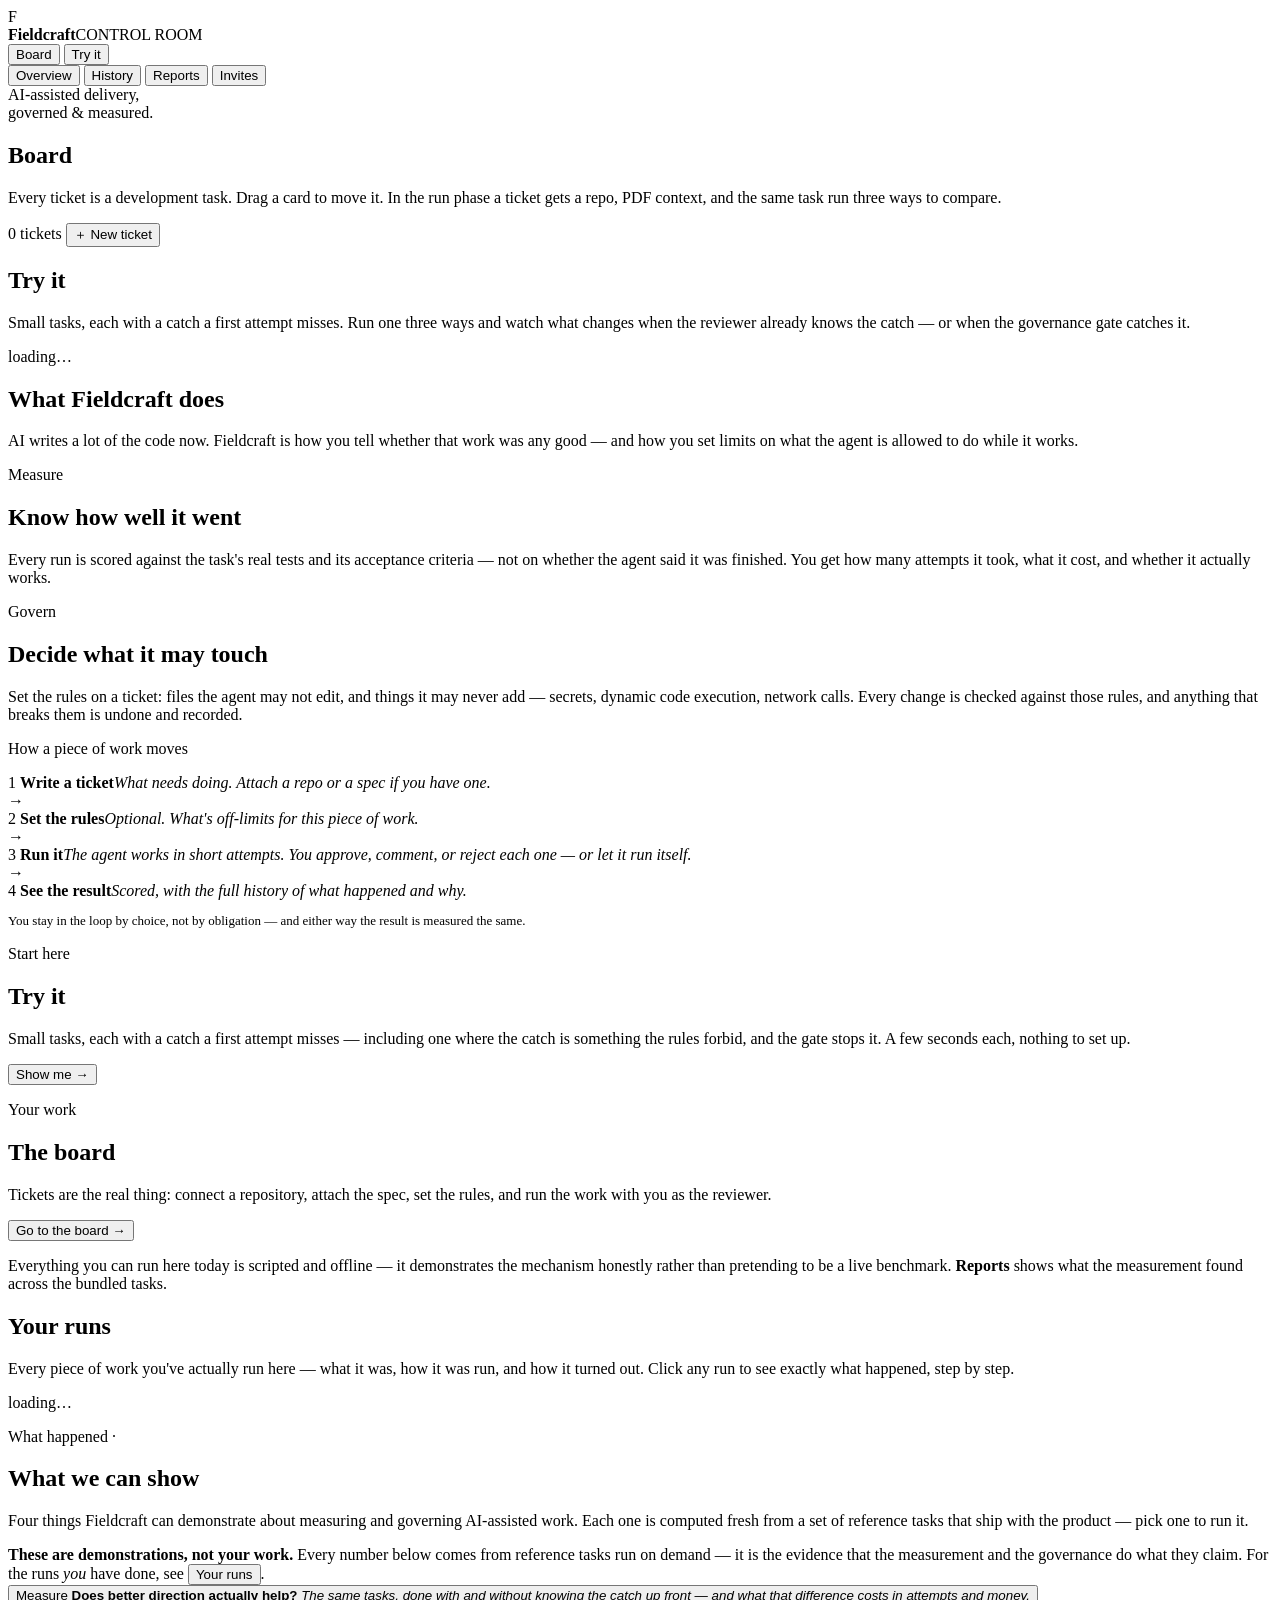
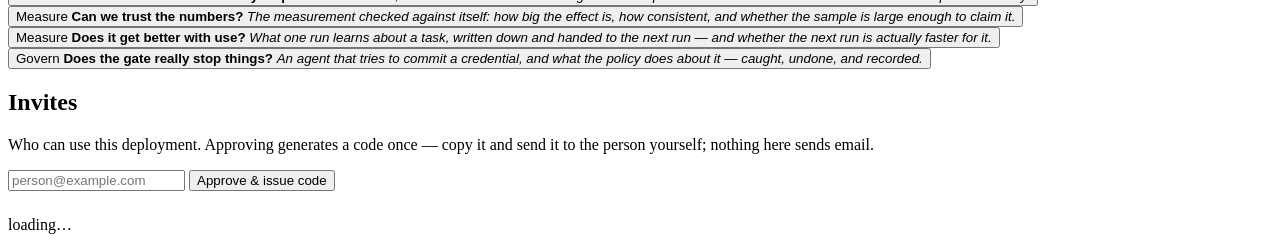
==== commit fa6c5b41: "B4b: re-skin History + Reports to product language, add governance-demonstration task to Try it" ====
--- a/fieldcraft_web/static/index.html
+++ b/fieldcraft_web/static/index.html
@@ -41,8 +41,9 @@
     <!-- TRY IT -->
     <section id="v-tryit" class="hide">
       <h1 class="head">Try it</h1>
-      <p class="sub">Four small tasks, each with a catch a first attempt misses. Run one three ways
-         and watch what changes when the reviewer already knows the catch.</p>
+      <p class="sub">Small tasks, each with a catch a first attempt misses. Run one three ways and watch
+         what changes when the reviewer already knows the catch — or when the governance
+         gate catches it.</p>
       <div id="tryBody"><div class="spin"><span class="s"></span>loading…</div></div>
     </section>
 
@@ -94,9 +95,9 @@
         <div class="card ov-cta">
           <p class="fam">Start here</p>
           <h2>Try it</h2>
-          <p class="muted">Four small tasks, each with a catch a first attempt misses. Run one
-             three ways and watch what changes when the reviewer already knows the catch —
-             it takes a few seconds and needs nothing set up.</p>
+          <p class="muted">Small tasks, each with a catch a first attempt misses — including one
+             where the catch is something the rules forbid, and the gate stops it. A few seconds
+             each, nothing to set up.</p>
           <button class="act go" onclick="nav('tryit')">Show me →</button>
         </div>
         <div class="card ov-cta">
@@ -117,23 +118,48 @@
 
     <!-- HISTORY -->
     <section id="v-history" class="hide">
-      <h1 class="head">Run history</h1>
-      <p class="sub">Every run is durable in the event store. Click one to replay its timeline.</p>
+      <h1 class="head">Your runs</h1>
+      <p class="sub">Every piece of work you've actually run here — what it was, how it was run,
+         and how it turned out. Click any run to see exactly what happened, step by step.</p>
       <div class="card"><div id="histBody"><div class="spin"><span class="s"></span>loading…</div></div></div>
-      <div class="card hide" id="histDetail"><p class="fam">Replay · <span class="mono" id="histBid"></span></p><div class="tl" id="histTl"></div></div>
+      <div class="card hide" id="histDetail">
+        <p class="fam">What happened · <span class="mono" id="histBid"></span></p>
+        <div class="tl" id="histTl"></div></div>
     </section>
 
     <!-- REPORTS -->
     <section id="v-reports" class="hide">
-      <h1 class="head">Reports</h1>
-      <p class="sub">The differentiators — computed by the real offline pipelines (scripted agents), cached after first load.</p>
-      <div class="card">
-        <div style="display:flex;gap:8px;flex-wrap:wrap">
-          <button class="act ghost" onclick="loadReport('benchmark')">Benchmark</button>
-          <button class="act ghost" onclick="loadReport('measurement')">Measurement science</button>
-          <button class="act ghost" onclick="loadReport('flywheel')">Field Guide flywheel</button>
-          <button class="act ghost" onclick="loadReport('governance')">Governance</button>
-        </div>
+      <h1 class="head">What we can show</h1>
+      <p class="sub">Four things Fieldcraft can demonstrate about measuring and governing
+         AI-assisted work. Each one is computed fresh from a set of reference tasks that ship
+         with the product — pick one to run it.</p>
+      <div class="rep-note">
+        <b>These are demonstrations, not your work.</b> Every number below comes from
+        reference tasks run on demand — it is the evidence that the measurement and the
+        governance do what they claim. For the runs <i>you</i> have done, see
+        <button class="linkbtn" onclick="nav('history')">Your runs</button>.
+      </div>
+      <div class="rep-grid">
+        <button class="rep-card measure" onclick="loadReport('benchmark')">
+          <span class="ov-tag">Measure</span>
+          <b>Does better direction actually help?</b>
+          <i>The same tasks, done with and without knowing the catch up front — and what that
+             difference costs in attempts and money.</i></button>
+        <button class="rep-card measure" onclick="loadReport('measurement')">
+          <span class="ov-tag">Measure</span>
+          <b>Can we trust the numbers?</b>
+          <i>The measurement checked against itself: how big the effect is, how consistent, and
+             whether the sample is large enough to claim it.</i></button>
+        <button class="rep-card measure" onclick="loadReport('flywheel')">
+          <span class="ov-tag">Measure</span>
+          <b>Does it get better with use?</b>
+          <i>What one run learns about a task, written down and handed to the next run — and
+             whether the next run is actually faster for it.</i></button>
+        <button class="rep-card govern" onclick="loadReport('governance')">
+          <span class="ov-tag">Govern</span>
+          <b>Does the gate really stop things?</b>
+          <i>An agent that tries to commit a credential, and what the policy does about it —
+             caught, undone, and recorded.</i></button>
       </div>
       <div id="reportBody"></div>
     </section>
@@ -268,7 +294,7 @@
   const t=tryTask(id); if(!t) return;
   const host=el('tryBody'); if(!host) return;
   host.innerHTML=`
-    <button class="linkbtn" onclick="renderTryMenu()">← all four tasks</button>
+    <button class="linkbtn" onclick="renderTryMenu()">← all tasks</button>
     <div class="card try-story">
       <div class="sh"><h2>${esc(t.title)}</h2>${t.featured?'<span class="feat-tag">start here</span>':''}</div>
       <dl class="story">
@@ -311,6 +337,13 @@
   try{ tid=await tryTicketFor(id); }
   catch(e){ btn.disabled=false; btn.textContent='Run all three modes';
     msg.style.color='var(--red)'; msg.textContent='could not start: '+e; return; }
+  // A govern task carries its own policy. Put it on the ticket first, so the
+  // enforcement that runs is the real per-ticket governance — not a special case.
+  const task=tryTask(id);
+  if(task && task.policy){
+    await fetch(`/api/tickets/${tid}/governance`,{method:'PUT',
+      headers:{'content-type':'application/json'},body:JSON.stringify({policy:task.policy})});
+  }
   const r=await fetch(`/api/tickets/${tid}/comparison`,{method:'POST',
     headers:{'content-type':'application/json'},body:JSON.stringify({task:id})});
   if(!r.ok){ const d=await r.json().catch(()=>({}));
@@ -361,7 +394,7 @@
       for the same effectiveness.</span></div>`;
 
   host.innerHTML=`<div class="card"><p class="fam">Three ways · same task</p>
-      ${grid}${taught}
+      ${grid}${t.kind==='govern'?'<div id="tryGate"></div>':''}${taught}
       <div class="cmp-claim" style="margin-top:10px">
         <b>Modes 1 and 3 tied.</b>
         <span class="eq">A reviewer who only approves adds nothing an autonomous run
@@ -369,8 +402,40 @@
       ${SCRIPTED_NOTE}
       <div id="tryTl"></div></div>`;
   TRY_LAST[id]=c;
+  if(t.kind==='govern') renderTryGate(id, c);
 }
 const TRY_LAST={};
+
+// For a govern task, say what the gate actually did — read from each run's real
+// policy events, not from anything the comparison asserted about itself.
+async function renderTryGate(id, c){
+  const host=el('tryGate'); if(!host) return;
+  const rows=[];
+  for(const m of c.modes){
+    if(!m.result) continue;
+    const r=await fetch(`/api/briefs/${m.result.brief_id}/events`);
+    if(!r.ok) continue;
+    const ev=(await r.json()).events.filter(e=>e.type==='policy');
+    const viol=ev.flatMap(e=>e.payload.violations||[]);
+    const rev=ev.flatMap(e=>e.payload.reverted||[]);
+    rows.push({mode:m.mode, label:(CMP_SHORT[m.mode]||['?',m.mode]).join(' · '),
+               viol:viol.length, rev, why:viol[0]?viol[0].reason:''});
+  }
+  if(!el('tryGate')) return;
+  const caught=rows.filter(r=>r.viol>0);
+  host.innerHTML=`<div class="gate-box">
+    <div class="gh">⚖︎ What the governance gate did</div>
+    <div class="grows">${rows.map(r=>`<div class="grow ${r.viol?'hit':'ok'}">
+        <span class="gm">${esc(r.label)}</span>
+        <span class="gv">${r.viol
+          ? `caught ${r.viol} violation${r.viol===1?'':'s'} — reverted <span class="mono">${esc(r.rev.join(', '))}</span>`
+          : 'nothing to catch — the change was clean'}</span></div>`).join('')}</div>
+    <p class="gnote">${caught.length
+      ? `The unsteered runs shipped a hardcoded key. Every test still passed — the gate is what
+         caught it, undid the change, and made the run come back with the safe version.
+         The steered run knew the rule up front and never tripped it.`
+      : `No violation occurred in this run.`}</p></div>`;
+}
 async function showTryTimeline(id, mode){
   const c=TRY_LAST[id]; if(!c) return;
   const m=c.modes.find(x=>x.mode===mode); if(!m||!m.result) return;
@@ -1280,13 +1345,51 @@
   return h;
 }
 // ---------- history ----------
+// How a run was started, in the user's words. run_kind/comparison_mode come from
+// the run's own config (B1), so this is what it actually was, not a guess.
+const RUN_KINDS={
+  ticket_single:['single run','one governed run on a ticket'],
+  comparison:['comparison','one leg of a three-way comparison'],
+  brief:['single run','a run started directly']};
+const OUTCOMES={
+  done:['done','done','finished and approved'],
+  needs_human:['stop','needs you','stopped and is waiting for a person'],
+  error:['stop','failed','the run itself broke'],
+  awaiting_review:['rev','waiting for you','paused for your review'],
+  running:['run','running','still working']};
+
 async function loadHistory(){
   const b=(await (await fetch('/api/briefs')).json()).briefs;
-  if(!b.length){el('histBody').innerHTML='<p class="muted">No runs yet — start one from “Run a task”.</p>';return;}
-  el('histBody').innerHTML=`<table><tr><th>brief</th><th>task</th><th>agent</th><th>status</th><th>iters</th><th>cost</th><th>policy</th></tr>`+
-    b.map(r=>`<tr class="click" onclick="openBrief('${r.brief_id}')"><td>${r.brief_id}</td><td>${esc(r.task)}</td><td>${esc(r.adapter)}</td>
-      <td><span class="pill ${({done:'done',needs_human:'stop',error:'stop',awaiting_review:'rev',running:'run'})[r.status]||''}">${esc(r.status)}</span></td>
-      <td>${r.iteration}</td><td>$${r.cost}</td><td>${r.policy?'✓':'—'}</td></tr>`).join('')+`</table>`;
+  if(!b.length){
+    el('histBody').innerHTML=`<div class="hist-empty">
+      <p><b>You haven't run anything yet.</b></p>
+      <p class="muted">Open a ticket on the board and run it, or try one of the sample tasks
+         to see how this works.</p>
+      <div class="ctx-row" style="margin-top:14px">
+        <button class="act go" onclick="nav('board')">Go to the board</button>
+        <button class="act ghost" onclick="nav('tryit')">Try a sample task</button></div></div>`;
+    return;
+  }
+  el('histBody').innerHTML=
+    `<p class="fam">${b.length} run${b.length===1?'':'s'}</p>
+     <table class="hist"><tr><th>what ran</th><th>how</th><th>outcome</th>
+       <th>attempts</th><th>cost</th><th>governed</th></tr>`+
+    b.map(r=>{
+      // comparison_mode is the definitive marker of a comparison leg and predates
+      // run_kind (B1.5), so runs recorded before that tag existed still label
+      // correctly instead of being called single runs.
+      const kindKey = r.comparison_mode ? 'comparison' : (r.run_kind||'brief');
+      const k=RUN_KINDS[kindKey]||RUN_KINDS.brief;
+      const o=OUTCOMES[r.status]||['','?',''];
+      const mode=r.comparison_mode&&CMP_SHORT[r.comparison_mode]
+        ? ` · ${CMP_SHORT[r.comparison_mode][1]}` : '';
+      return `<tr class="click" onclick="openBrief('${r.brief_id}')" title="${esc(k[1])}">
+        <td><b>${esc(r.task||'—')}</b><span class="sub2">${esc(r.brief_id)}</span></td>
+        <td><span class="kind k-${esc(kindKey)}">${esc(k[0])}</span>${esc(mode)}</td>
+        <td><span class="pill ${o[0]}" title="${esc(o[2])}">${esc(o[1])}</span></td>
+        <td>${r.iteration}</td><td>$${r.cost}</td>
+        <td>${r.policy?'<span class="gov-yes">⚖︎ yes</span>':'<span class="muted">—</span>'}</td></tr>`;
+    }).join('')+`</table>`;
 }
 async function openBrief(bid){
   el('histDetail').classList.remove('hide'); el('histBid').textContent=bid;
@@ -1313,27 +1416,27 @@
         <div style="width:20px;background:var(--amber);height:${bh}px;border-radius:3px"></div>
         <div style="width:20px;background:var(--teal);height:${gh}px;border-radius:3px"></div></div>
         <div class="mono" style="font-size:11px;color:var(--mut);margin-top:4px">${esc(r.task)}</div></div>`;}).join('');
-    el('reportBody').innerHTML=card(`<p class="fam">Benchmark · blind vs Field-Guide-guided</p>`+
-      metricRow([['tasks',a.tasks],['avg iterations',`${a.avg_blind_iters} → ${a.avg_guided_iters}`],['convergence speedup',a.iters_speedup+'×'],['tasks improved',`${a.tasks_improved}/${a.tasks}`]])+
-      `<div class="mt" style="display:flex;gap:10px">${bars}</div><p class="mono muted" style="margin-top:8px;font-size:11px">■ blind &nbsp;<span style="color:var(--teal)">■</span> guided</p>`)+
-      card(`<p class="fam">Per task</p><table><tr><th>task</th><th>blind iters</th><th>guided iters</th><th>blind $</th><th>guided $</th></tr>`+
+    el('reportBody').innerHTML=card(`<p class="fam">Does better direction actually help?</p>`+
+      metricRow([['tasks tried',a.tasks],['attempts needed',`${a.avg_blind_iters} → ${a.avg_guided_iters}`],['times faster',a.iters_speedup+'×'],['tasks improved',`${a.tasks_improved}/${a.tasks}`]])+
+      `<div class="mt" style="display:flex;gap:10px">${bars}</div><p class="mono muted" style="margin-top:8px;font-size:11px">■ without the catch known &nbsp;<span style="color:var(--teal)">■</span> with it known up front</p>`)+
+      card(`<p class="fam">Task by task</p><table><tr><th>task</th><th>attempts, unaided</th><th>attempts, directed</th><th>cost, unaided</th><th>cost, directed</th></tr>`+
         rows.map(r=>`<tr><td>${esc(r.task)}</td><td>${r.blind_iters}</td><td>${r.guided_iters}</td><td>$${r.blind_cost}</td><td>$${r.guided_cost}</td></tr>`).join('')+`</table>`);},
   measurement(d){const e=d.effect;const sig=e.significant_05?'significant':`NOT significant at N=${e.n} (need N≥${e.min_n_for_sig})`;
-    el('reportBody').innerHTML=card(`<p class="fam">Field Guide effect · efficiency captured</p>`+
-      metricRow([['mean effect','+'+e.mean],['95% CI',`[${e.ci95[0]}, ${e.ci95[1]}]`],['consistency',`${e.n_positive}/${e.n}`],['sign-test p',e.sign_test_p]])+
-      `<div class="flag"><b>Honest read.</b> Consistent (${e.n_positive}/${e.n}) and sizable (+${e.mean}), but ${esc(sig)}. The framework reports this rather than overclaiming.</div>`)+
-      card(`<p class="fam">Per-task scorecards</p><table><tr><th>task</th><th>condition</th><th>effectiveness</th><th>valid</th><th>eff captured</th><th>operator q</th></tr>`+
+    el('reportBody').innerHTML=card(`<p class="fam">Can we trust the numbers?</p>`+
+      metricRow([['average gain','+'+e.mean],['likely range',`${e.ci95[0]} to ${e.ci95[1]}`],['held up in',`${e.n_positive}/${e.n} tasks`],['chance result?',e.sign_test_p]])+
+      `<div class="flag"><b>The honest read.</b> The gain showed up in ${e.n_positive} of ${e.n} tasks and is sizeable (+${e.mean}) — but ${esc(sig)}. We report that rather than rounding it up into a claim.</div>`)+
+      card(`<p class="fam">Task by task</p><table><tr><th>task</th><th>how it was run</th><th>did it work</th><th>trustworthy</th><th>efficiency</th><th>how well driven</th></tr>`+
         d.scorecards.map(c=>`<tr><td>${esc(c.task)}</td><td>${esc(c.condition)}</td><td>${c.effectiveness}</td><td>${c.valid?'✓':'✗'}</td><td>${c.efficiency_captured}</td><td>${c.operator_quality}</td></tr>`).join('')+`</table>`);},
-  flywheel(d){el('reportBody').innerHTML=card(`<p class="fam">Field Guide flywheel · learns from a run</p>`+
-    metricRow([['run 1 (blind)',d.run1_iterations+' iters'],['run 2 (learned)',d.run2_iterations+' iters'],['speedup',(d.run1_iterations-d.run2_iterations)+' iter faster']])+
-    `<div class="mt"><div class="l muted">proposed &amp; approved trap</div>`+
+  flywheel(d){el('reportBody').innerHTML=card(`<p class="fam">Does it get better with use?</p>`+
+    metricRow([['first run',d.run1_iterations+' attempts'],['next run',d.run2_iterations+' attempts'],['improvement',(d.run1_iterations-d.run2_iterations)+' fewer attempt']])+
+    `<div class="mt"><div class="l muted">what it learned and wrote down</div>`+
     d.proposals.map(p=>`<div class="crit"><span class="mark info">LEARNED</span><span class="ev2">${esc(p)}</span></div>`).join('')+
-    `</div><div class="flag">A blind run hit the trap, proposed it back into the guide, and the next run converged faster — self-improvement.</div>`);},
-  governance(d){const g=d.governance;el('reportBody').innerHTML=card(`<p class="fam">Governance · policy enforcement</p>`+
-    metricRow([['run',d.final_state],['files reverted',g.files_reverted.length],['violations',g.violations.length]])+
+    `</div><div class="flag">The first run hit the catch, wrote down what it learned, and the next run — given that note up front — got there in fewer attempts.</div>`);},
+  governance(d){const g=d.governance;el('reportBody').innerHTML=card(`<p class="fam">Does the gate really stop things?</p>`+
+    metricRow([['the run',d.final_state],['changes undone',g.files_reverted.length],['rules broken',g.violations.length]])+
     `<div class="mt">`+g.violations.map(v=>`<div class="crit"><span class="mark fail">${esc(v.kind)}</span><span class="ev2">${esc(v.ref)} — ${esc(v.reason)}</span></div>`).join('')+`</div>`+
-    `<div class="flag">An agent tried to commit a hardcoded secret; policy reverted it and the run still converged on the legit fix.</div>`)+
-    card(`<p class="fam">Scoped credentials · least privilege</p><p class="mono muted" style="font-size:12px">grant scope: ${esc(d.grant_scope.join(', '))}</p>`+
+    `<div class="flag">The agent tried to commit a hardcoded credential. The policy caught it, undid the change, and the run still finished with a clean fix — the gate stopped the unsafe thing without stopping the work.</div>`)+
+    card(`<p class="fam">And what an agent is allowed to reach</p><p class="mono muted" style="font-size:12px">grant scope: ${esc(d.grant_scope.join(', '))}</p>`+
     d.credential_checks.map(c=>`<div class="crit"><span class="mark ${c.allowed?'pass':'fail'}">${c.allowed?'ALLOW':'DENY'}</span><span class="ev2">${esc(c.cap)}</span></div>`).join('')+
     `<p class="muted" style="font-size:12px;margin-top:8px">audit entries: ${d.audit_entries}</p>`);}
 };
